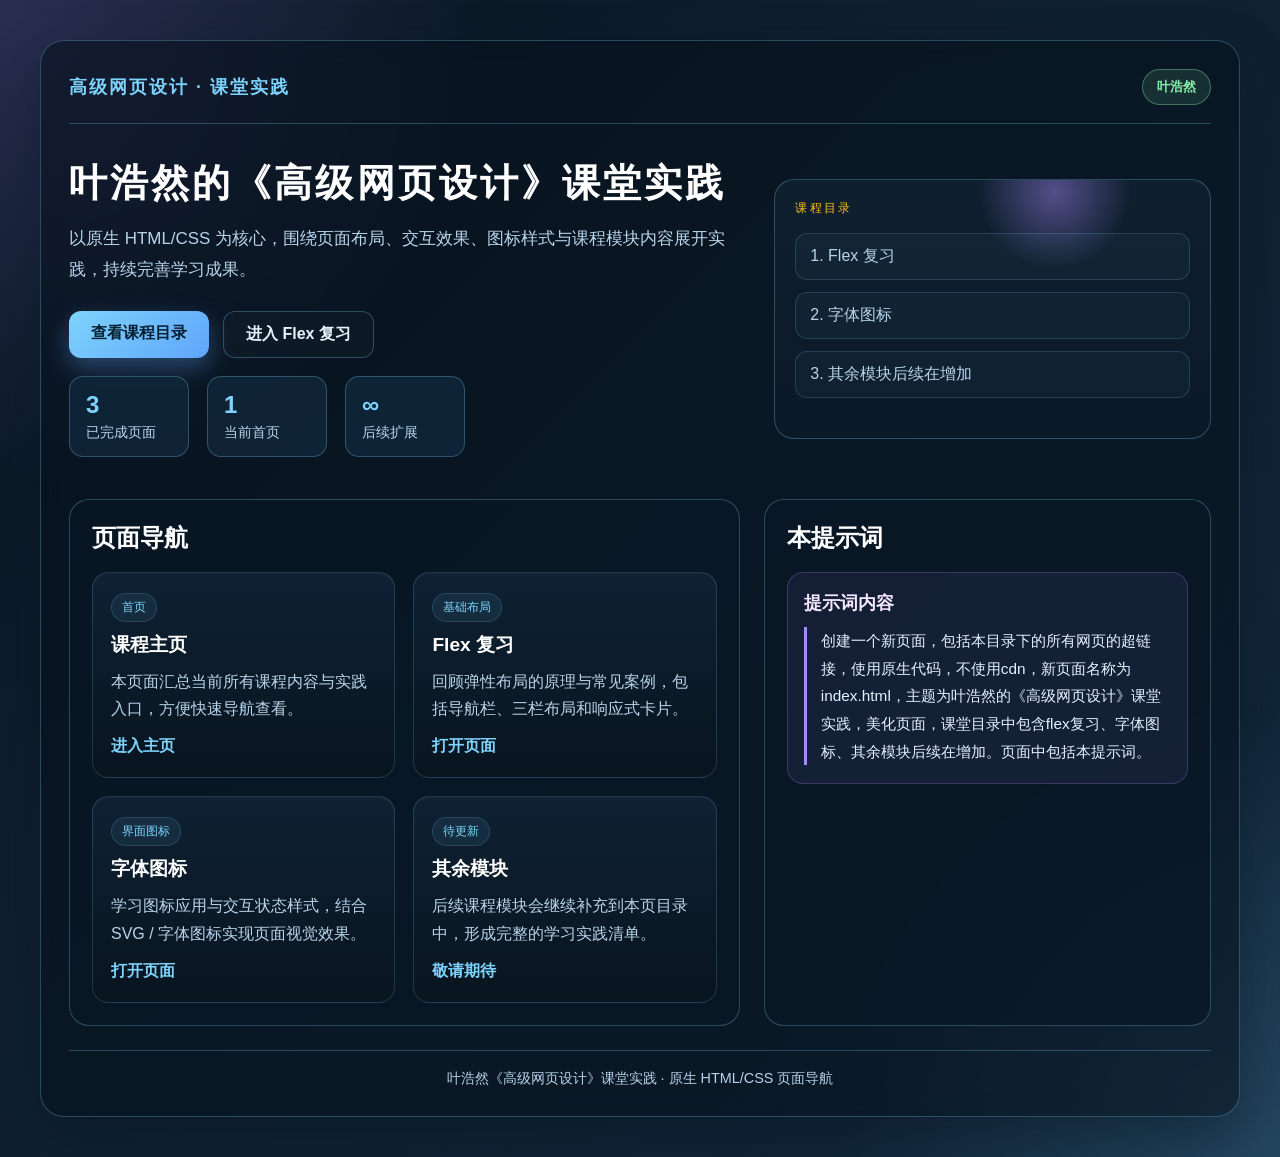
==== index.html @ a081bb25 "Move all files to repo root for GitHub Pages" ====
<!DOCTYPE html>
<html lang="zh-CN">
<head>
    <meta charset="UTF-8" />
    <meta name="viewport" content="width=device-width, initial-scale=1.0" />
    <title>叶浩然的《高级网页设计》课堂实践</title>
    <style>
        :root {
            --bg-dark: #071421;
            --bg-panel: rgba(10, 24, 38, 0.72);
            --bg-card: rgba(15, 34, 52, 0.8);
            --primary: #7dd3fc;
            --accent: #a78bfa;
            --success: #86efac;
            --warning: #fbbf24;
            --text: #e5f3ff;
            --muted: #b8d4ea;
            --line: rgba(125, 211, 252, 0.28);
            --shadow: 0 20px 50px rgba(7, 20, 33, 0.45);
        }

        * {
            box-sizing: border-box;
        }

        html {
            scroll-behavior: smooth;
        }

        body {
            margin: 0;
            min-height: 100vh;
            font-family: "Microsoft YaHei", "PingFang SC", Arial, sans-serif;
            color: var(--text);
            background:
                radial-gradient(circle at top left, rgba(167, 139, 250, 0.22), transparent 28%),
                radial-gradient(circle at bottom right, rgba(125, 211, 252, 0.18), transparent 26%),
                linear-gradient(135deg, var(--bg-dark), #0f1f2d 38%, #11283d 100%);
        }

        .page-shell {
            width: min(1200px, calc(100% - 32px));
            margin: 40px auto;
            padding: 28px;
            border: 1px solid var(--line);
            border-radius: 24px;
            background: rgba(6, 17, 28, 0.56);
            box-shadow: var(--shadow);
            backdrop-filter: blur(12px);
        }

        .topbar {
            display: flex;
            justify-content: space-between;
            align-items: center;
            gap: 16px;
            padding-bottom: 18px;
            border-bottom: 1px solid var(--line);
        }

        .brand {
            font-size: 1.1rem;
            letter-spacing: 2px;
            color: var(--primary);
            font-weight: 700;
        }

        .badge {
            padding: 8px 14px;
            border-radius: 999px;
            background: rgba(134, 239, 172, 0.12);
            border: 1px solid rgba(134, 239, 172, 0.35);
            color: var(--success);
            font-size: 0.82rem;
            font-weight: 600;
        }

        .hero {
            display: grid;
            grid-template-columns: 1.4fr 0.9fr;
            gap: 26px;
            padding: 36px 0 24px;
            align-items: center;
        }

        .hero-copy h1 {
            margin: 0 0 18px;
            font-size: clamp(2rem, 3vw, 3.4rem);
            line-height: 1.2;
            letter-spacing: 0.08em;
            color: #ffffff;
        }

        .hero-copy .subtitle {
            margin: 0 0 26px;
            color: var(--muted);
            font-size: 1.06rem;
            line-height: 1.8;
        }

        .hero-actions {
            display: flex;
            flex-wrap: wrap;
            gap: 14px;
            margin-bottom: 18px;
        }

        .cta,
        .ghost {
            display: inline-block;
            padding: 12px 22px;
            border-radius: 12px;
            text-decoration: none;
            font-weight: 700;
            transition: transform 0.2s ease, box-shadow 0.2s ease;
        }

        .cta {
            background: linear-gradient(135deg, var(--primary), #60a5fa);
            color: #062132;
            box-shadow: 0 10px 24px rgba(96, 165, 250, 0.35);
        }

        .ghost {
            border: 1px solid var(--line);
            color: var(--text);
            background: rgba(255, 255, 255, 0.02);
        }

        .cta:hover,
        .ghost:hover,
        .module-card a:hover {
            transform: translateY(-2px);
        }

        .stats {
            display: flex;
            gap: 18px;
            flex-wrap: wrap;
            margin-top: 12px;
        }

        .stat {
            min-width: 120px;
            padding: 14px 16px;
            border: 1px solid var(--line);
            border-radius: 14px;
            background: rgba(17, 38, 57, 0.9);
        }

        .stat strong {
            display: block;
            font-size: 1.5rem;
            margin-bottom: 4px;
            color: var(--primary);
        }

        .stat span {
            color: var(--muted);
            font-size: 0.85rem;
        }

        .hero-panel {
            background: linear-gradient(180deg, rgba(16, 33, 48, 0.92), rgba(12, 25, 40, 0.92));
            border: 1px solid var(--line);
            border-radius: 20px;
            padding: 20px;
            min-height: 260px;
            position: relative;
            overflow: hidden;
        }

        .hero-panel::before {
            content: "";
            position: absolute;
            inset: -30% 15% auto auto;
            width: 180px;
            height: 180px;
            border-radius: 50%;
            background: radial-gradient(circle, rgba(167, 139, 250, 0.45), transparent 60%);
        }

        .mini-title {
            margin: 0 0 16px;
            color: var(--warning);
            font-size: 0.78rem;
            letter-spacing: 0.18em;
            text-transform: uppercase;
        }

        .module-list {
            list-style: none;
            padding: 0;
            margin: 0;
            display: flex;
            flex-direction: column;
            gap: 12px;
            position: relative;
            z-index: 1;
        }

        .module-list li {
            padding: 12px 14px;
            border-radius: 12px;
            border: 1px solid rgba(125, 211, 252, 0.18);
            background: rgba(125, 211, 252, 0.04);
            color: var(--muted);
        }

        .content {
            display: grid;
            grid-template-columns: 1.2fr 0.8fr;
            gap: 24px;
            padding-top: 18px;
        }

        .panel {
            border: 1px solid var(--line);
            border-radius: 20px;
            background: var(--bg-panel);
            padding: 22px;
        }

        .panel h2 {
            margin-top: 0;
            margin-bottom: 18px;
            font-size: 1.5rem;
            color: #fff;
        }

        .modules {
            display: grid;
            grid-template-columns: repeat(auto-fit, minmax(200px, 1fr));
            gap: 18px;
        }

        .module-card {
            padding: 20px 18px;
            border-radius: 16px;
            background: linear-gradient(180deg, rgba(15, 34, 52, 0.96), rgba(9, 22, 31, 0.96));
            border: 1px solid rgba(125, 211, 252, 0.18);
            box-shadow: inset 0 1px 0 rgba(255,255,255,0.04);
        }

        .module-card .tag {
            display: inline-block;
            margin-bottom: 10px;
            padding: 6px 10px;
            border-radius: 999px;
            font-size: 0.72rem;
            color: var(--primary);
            background: rgba(125, 211, 252, 0.08);
            border: 1px solid rgba(125, 211, 252, 0.16);
        }

        .module-card h3 {
            margin: 0 0 10px;
            font-size: 1.2rem;
            color: white;
        }

        .module-card p {
            margin: 0 0 14px;
            color: var(--muted);
            line-height: 1.7;
            min-height: 52px;
        }

        .module-card a {
            display: inline-block;
            color: var(--primary);
            text-decoration: none;
            font-weight: 700;
        }

        .prompt-box {
            background: rgba(167, 139, 250, 0.08);
            border: 1px solid rgba(167, 139, 250, 0.25);
            border-radius: 16px;
            padding: 18px 16px;
        }

        .prompt-box h3 {
            margin-top: 0;
            margin-bottom: 12px;
            color: #f5e8ff;
            font-size: 1.1rem;
        }

        .prompt-box blockquote {
            margin: 0;
            padding-left: 14px;
            border-left: 3px solid var(--accent);
            color: var(--text);
            line-height: 1.8;
            font-size: 0.96rem;
        }

        footer {
            margin-top: 24px;
            padding-top: 18px;
            border-top: 1px solid var(--line);
            color: var(--muted);
            text-align: center;
            font-size: 0.9rem;
        }

        @media (max-width: 820px) {
            .hero,
            .content {
                grid-template-columns: 1fr;
            }

            .topbar {
                flex-direction: column;
                align-items: flex-start;
            }
        }
    </style>
</head>
<body>
    <div class="page-shell">
        <header class="topbar">
            <div class="brand">高级网页设计 · 课堂实践</div>
            <div class="badge">叶浩然</div>
        </header>

        <main>
            <section class="hero">
                <div class="hero-copy">
                    <h1>叶浩然的《高级网页设计》课堂实践</h1>
                    <p class="subtitle">
                        以原生 HTML/CSS 为核心，围绕页面布局、交互效果、图标样式与课程模块内容展开实践，持续完善学习成果。
                    </p>

                    <div class="hero-actions">
                        <a class="cta" href="#course-directory">查看课程目录</a>
                        <a class="ghost" href="review-flex.html">进入 Flex 复习</a>
                    </div>

                    <div class="stats">
                        <div class="stat">
                            <strong>3</strong>
                            <span>已完成页面</span>
                        </div>
                        <div class="stat">
                            <strong>1</strong>
                            <span>当前首页</span>
                        </div>
                        <div class="stat">
                            <strong>∞</strong>
                            <span>后续扩展</span>
                        </div>
                    </div>
                </div>

                <aside class="hero-panel">
                    <p class="mini-title">课程目录</p>
                    <ul class="module-list">
                        <li>1. Flex 复习</li>
                        <li>2. 字体图标</li>
                        <li>3. 其余模块后续在增加</li>
                    </ul>
                </aside>
            </section>

            <section class="content" id="course-directory">
                <div class="panel">
                    <h2>页面导航</h2>
                    <div class="modules">
                        <article class="module-card">
                            <span class="tag">首页</span>
                            <h3>课程主页</h3>
                            <p>本页面汇总当前所有课程内容与实践入口，方便快速导航查看。</p>
                            <a href="index.html">进入主页</a>
                        </article>

                        <article class="module-card">
                            <span class="tag">基础布局</span>
                            <h3>Flex 复习</h3>
                            <p>回顾弹性布局的原理与常见案例，包括导航栏、三栏布局和响应式卡片。</p>
                            <a href="review-flex.html">打开页面</a>
                        </article>

                        <article class="module-card">
                            <span class="tag">界面图标</span>
                            <h3>字体图标</h3>
                            <p>学习图标应用与交互状态样式，结合 SVG / 字体图标实现页面视觉效果。</p>
                            <a href="svg.html">打开页面</a>
                        </article>

                        <article class="module-card">
                            <span class="tag">待更新</span>
                            <h3>其余模块</h3>
                            <p>后续课程模块会继续补充到本页目录中，形成完整的学习实践清单。</p>
                            <a href="#">敬请期待</a>
                        </article>
                    </div>
                </div>

                <aside class="panel">
                    <h2>本提示词</h2>
                    <div class="prompt-box">
                        <h3>提示词内容</h3>
                        <blockquote>
                            创建一个新页面，包括本目录下的所有网页的超链接，使用原生代码，不使用cdn，新页面名称为index.html，主题为叶浩然的《高级网页设计》课堂实践，美化页面，课堂目录中包含flex复习、字体图标、其余模块后续在增加。页面中包括本提示词。
                        </blockquote>
                    </div>
                </aside>
            </section>
        </main>

        <footer>
            叶浩然《高级网页设计》课堂实践 · 原生 HTML/CSS 页面导航
        </footer>
    </div>
</body>
</html>
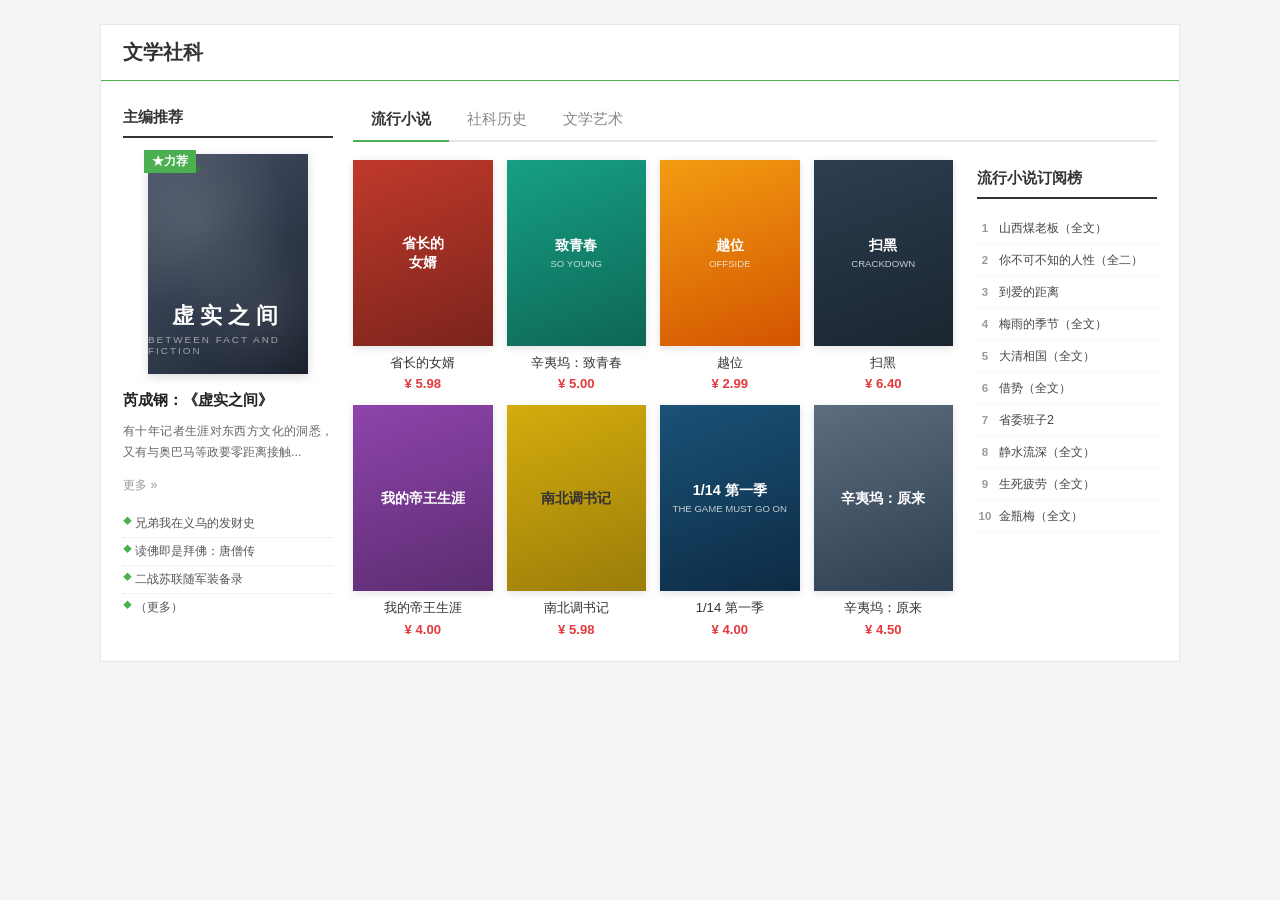
==== commit b3151e32: "Update index to 文学社科图书分类页 + add tab.js & tab-news.html" ====
--- a/index.html
+++ b/index.html
@@ -3,416 +3,500 @@
 <head>
     <meta charset="UTF-8" />
     <meta name="viewport" content="width=device-width, initial-scale=1.0" />
-    <title>叶浩然的《高级网页设计》课堂实践</title>
+    <title>文学社科 - 图书分类</title>
     <style>
-        :root {
-            --bg-dark: #071421;
-            --bg-panel: rgba(10, 24, 38, 0.72);
-            --bg-card: rgba(15, 34, 52, 0.8);
-            --primary: #7dd3fc;
-            --accent: #a78bfa;
-            --success: #86efac;
-            --warning: #fbbf24;
-            --text: #e5f3ff;
-            --muted: #b8d4ea;
-            --line: rgba(125, 211, 252, 0.28);
-            --shadow: 0 20px 50px rgba(7, 20, 33, 0.45);
-        }
-
-        * {
-            box-sizing: border-box;
-        }
-
-        html {
-            scroll-behavior: smooth;
-        }
+        * { box-sizing: border-box; margin: 0; padding: 0; }
 
         body {
-            margin: 0;
-            min-height: 100vh;
-            font-family: "Microsoft YaHei", "PingFang SC", Arial, sans-serif;
-            color: var(--text);
-            background:
-                radial-gradient(circle at top left, rgba(167, 139, 250, 0.22), transparent 28%),
-                radial-gradient(circle at bottom right, rgba(125, 211, 252, 0.18), transparent 26%),
-                linear-gradient(135deg, var(--bg-dark), #0f1f2d 38%, #11283d 100%);
-        }
-
-        .page-shell {
-            width: min(1200px, calc(100% - 32px));
-            margin: 40px auto;
-            padding: 28px;
-            border: 1px solid var(--line);
-            border-radius: 24px;
-            background: rgba(6, 17, 28, 0.56);
-            box-shadow: var(--shadow);
-            backdrop-filter: blur(12px);
-        }
-
-        .topbar {
+            font-family: "Microsoft YaHei", "PingFang SC", "Helvetica Neue", Arial, sans-serif;
+            background: #f5f5f5;
+            color: #333;
+            padding: 24px 16px;
+        }
+
+        .page {
+            width: min(1080px, 100%);
+            margin: 0 auto;
+            background: #fff;
+            border: 1px solid #e8e8e8;
+        }
+
+        /* ========== 顶部标题 ========== */
+        .page-header {
+            padding: 14px 22px;
+            font-size: 1.25rem;
+            font-weight: 700;
+            color: #333;
+            border-bottom: 1px solid #4caf50;
+        }
+
+        /* ========== 主体三栏布局 ========== */
+        .page-body {
             display: flex;
-            justify-content: space-between;
+            padding: 18px 22px 24px;
+            gap: 20px;
+        }
+
+        /* ========== 左侧：主编推荐 ========== */
+        .aside {
+            width: 210px;
+            flex-shrink: 0;
+        }
+
+        .aside-title {
+            font-size: 0.95rem;
+            font-weight: 700;
+            color: #333;
+            padding: 8px 0;
+            border-bottom: 2px solid #333;
+            margin-bottom: 16px;
+        }
+
+        /* 封面卡片 */
+        .recommend-card {
+            position: relative;
+            width: 160px;
+            margin: 0 auto 16px;
+            box-shadow: 0 3px 10px rgba(0, 0, 0, 0.15);
+        }
+
+        .recommend-cover {
+            width: 100%;
+            height: 220px;
+            background: linear-gradient(135deg, #4a5568 0%, #2d3748 60%, #1a202c 100%);
+            display: flex;
+            flex-direction: column;
+            justify-content: flex-end;
             align-items: center;
-            gap: 16px;
             padding-bottom: 18px;
-            border-bottom: 1px solid var(--line);
-        }
-
-        .brand {
-            font-size: 1.1rem;
-            letter-spacing: 2px;
-            color: var(--primary);
-            font-weight: 700;
-        }
-
-        .badge {
-            padding: 8px 14px;
-            border-radius: 999px;
-            background: rgba(134, 239, 172, 0.12);
-            border: 1px solid rgba(134, 239, 172, 0.35);
-            color: var(--success);
-            font-size: 0.82rem;
-            font-weight: 600;
-        }
-
-        .hero {
-            display: grid;
-            grid-template-columns: 1.4fr 0.9fr;
-            gap: 26px;
-            padding: 36px 0 24px;
-            align-items: center;
-        }
-
-        .hero-copy h1 {
-            margin: 0 0 18px;
-            font-size: clamp(2rem, 3vw, 3.4rem);
-            line-height: 1.2;
-            letter-spacing: 0.08em;
-            color: #ffffff;
-        }
-
-        .hero-copy .subtitle {
-            margin: 0 0 26px;
-            color: var(--muted);
-            font-size: 1.06rem;
-            line-height: 1.8;
-        }
-
-        .hero-actions {
-            display: flex;
-            flex-wrap: wrap;
-            gap: 14px;
-            margin-bottom: 18px;
-        }
-
-        .cta,
-        .ghost {
-            display: inline-block;
-            padding: 12px 22px;
-            border-radius: 12px;
-            text-decoration: none;
-            font-weight: 700;
-            transition: transform 0.2s ease, box-shadow 0.2s ease;
-        }
-
-        .cta {
-            background: linear-gradient(135deg, var(--primary), #60a5fa);
-            color: #062132;
-            box-shadow: 0 10px 24px rgba(96, 165, 250, 0.35);
-        }
-
-        .ghost {
-            border: 1px solid var(--line);
-            color: var(--text);
-            background: rgba(255, 255, 255, 0.02);
-        }
-
-        .cta:hover,
-        .ghost:hover,
-        .module-card a:hover {
-            transform: translateY(-2px);
-        }
-
-        .stats {
-            display: flex;
-            gap: 18px;
-            flex-wrap: wrap;
-            margin-top: 12px;
-        }
-
-        .stat {
-            min-width: 120px;
-            padding: 14px 16px;
-            border: 1px solid var(--line);
-            border-radius: 14px;
-            background: rgba(17, 38, 57, 0.9);
-        }
-
-        .stat strong {
-            display: block;
-            font-size: 1.5rem;
-            margin-bottom: 4px;
-            color: var(--primary);
-        }
-
-        .stat span {
-            color: var(--muted);
-            font-size: 0.85rem;
-        }
-
-        .hero-panel {
-            background: linear-gradient(180deg, rgba(16, 33, 48, 0.92), rgba(12, 25, 40, 0.92));
-            border: 1px solid var(--line);
-            border-radius: 20px;
-            padding: 20px;
-            min-height: 260px;
+            color: #fff;
             position: relative;
             overflow: hidden;
         }
 
-        .hero-panel::before {
+        .recommend-cover::before {
             content: "";
             position: absolute;
-            inset: -30% 15% auto auto;
+            top: 0; left: 0; right: 0; bottom: 0;
+            background:
+                radial-gradient(circle at 30% 30%, rgba(255,255,255,0.12), transparent 50%),
+                radial-gradient(circle at 70% 70%, rgba(255,255,255,0.08), transparent 40%);
+        }
+
+        .recommend-cover .book-title-zh {
+            font-size: 1.35rem;
+            font-weight: 700;
+            letter-spacing: 6px;
+            margin-bottom: 4px;
+            position: relative;
+            z-index: 1;
+        }
+
+        .recommend-cover .book-title-sub {
+            font-size: 0.62rem;
+            letter-spacing: 2px;
+            color: rgba(255,255,255,0.55);
+            position: relative;
+            z-index: 1;
+        }
+
+        /* 力荐 角标 */
+        .badge-recommend {
+            position: absolute;
+            top: -4px;
+            left: -4px;
+            background: #4caf50;
+            color: #fff;
+            font-size: 0.72rem;
+            font-weight: 700;
+            padding: 4px 8px;
+            z-index: 2;
+        }
+
+        .badge-recommend::after {
+            content: "";
+            position: absolute;
+            right: -6px;
+            bottom: 0;
+            width: 0;
+            height: 0;
+            border-left: 6px solid #2e7d32;
+            border-bottom: 6px solid transparent;
+        }
+
+        /* 书籍信息 */
+        .book-info h4 {
+            font-size: 0.95rem;
+            font-weight: 700;
+            margin-bottom: 10px;
+            color: #222;
+        }
+
+        .book-info .book-desc {
+            font-size: 0.78rem;
+            color: #666;
+            line-height: 1.7;
+            margin-bottom: 14px;
+            text-align: justify;
+        }
+
+        .book-info .book-more {
+            font-size: 0.78rem;
+            color: #999;
+            margin-bottom: 16px;
+        }
+
+        .related-list {
+            list-style: none;
+        }
+
+        .related-list li {
+            font-size: 0.78rem;
+            color: #555;
+            padding: 5px 0;
+            padding-left: 12px;
+            position: relative;
+            border-bottom: 1px dotted #e5e5e5;
+        }
+
+        .related-list li:last-child { border-bottom: none; }
+
+        .related-list li::before {
+            content: "◆";
+            position: absolute;
+            left: 0;
+            top: 6px;
+            font-size: 0.55rem;
+            color: #4caf50;
+        }
+
+        /* ========== 右侧主区域 ========== */
+        .main {
+            flex: 1;
+            min-width: 0;
+        }
+
+        /* Tab 导航 */
+        .tab-nav {
+            display: flex;
+            border-bottom: 2px solid #e5e5e5;
+            margin-bottom: 18px;
+        }
+
+        .tab-item {
+            padding: 10px 18px;
+            font-size: 0.95rem;
+            color: #888;
+            cursor: pointer;
+            font-weight: 500;
+            position: relative;
+            transition: color 0.2s;
+        }
+
+        .tab-item:hover { color: #333; }
+
+        .tab-item.active {
+            color: #333;
+            font-weight: 700;
+        }
+
+        .tab-item.active::after {
+            content: "";
+            position: absolute;
+            bottom: -2px;
+            left: 0;
+            right: 0;
+            height: 2px;
+            background: #4caf50;
+        }
+
+        /* Tab 面板：左网格 + 右订阅榜 */
+        .tab-panel {
+            display: none;
+        }
+
+        .tab-panel.active {
+            display: flex;
+            gap: 24px;
+        }
+
+        /* 图书网格 */
+        .book-grid {
+            flex: 1;
+            display: grid;
+            grid-template-columns: repeat(4, 1fr);
+            gap: 14px;
+        }
+
+        .book-item {
+            text-align: center;
+            cursor: pointer;
+            transition: transform 0.2s;
+        }
+
+        .book-item:hover { transform: translateY(-3px); }
+
+        .book-cover {
+            width: 100%;
+            aspect-ratio: 3 / 4;
+            box-shadow: 0 2px 8px rgba(0,0,0,0.12);
+            margin-bottom: 8px;
+            position: relative;
+            display: flex;
+            align-items: center;
+            justify-content: center;
+            color: #fff;
+            font-weight: 700;
+            font-size: 0.9rem;
+            padding: 6px;
+            line-height: 1.3;
+            text-align: center;
+            flex-direction: column;
+        }
+
+        .book-cover .cover-sub {
+            font-size: 0.6rem;
+            font-weight: 400;
+            color: rgba(255,255,255,0.75);
+            margin-top: 3px;
+        }
+
+        .book-title {
+            font-size: 0.82rem;
+            color: #333;
+            margin-bottom: 4px;
+            line-height: 1.4;
+        }
+
+        .book-price {
+            font-size: 0.82rem;
+            color: #e4393c;
+            font-weight: 600;
+        }
+
+        /* 各种书籍封面配色 — 模拟不同风格封面 */
+        .c1 { background: linear-gradient(160deg, #c0392b, #7b241c); }
+        .c2 { background: linear-gradient(160deg, #16a085, #0e6655); }
+        .c3 { background: linear-gradient(160deg, #f39c12, #d35400); }
+        .c4 { background: linear-gradient(160deg, #2c3e50, #1a252f); }
+        .c5 { background: linear-gradient(160deg, #8e44ad, #5b2c6f); }
+        .c6 { background: linear-gradient(160deg, #d4ac0d, #9a7d0a); color: #333; }
+        .c7 { background: linear-gradient(160deg, #1a5276, #0d2b45); }
+        .c8 { background: linear-gradient(160deg, #5d6d7e, #2c3e50); }
+        .c9 { background: linear-gradient(160deg, #b03a2e, #7b241c); }
+        .c10 { background: linear-gradient(160deg, #196f3d, #0e3b21); }
+        .c11 { background: linear-gradient(160deg, #78281f, #4a1812); }
+        .c12 { background: linear-gradient(160deg, #6e2f7d, #3e1a46); }
+        .c13 { background: linear-gradient(160deg, #2874a6, #1a4a6e); }
+        .c14 { background: linear-gradient(160deg, #f5b041, #b9770e); color: #333; }
+        .c15 { background: linear-gradient(160deg, #7b7d7d, #4a4a4a); }
+        .c16 { background: linear-gradient(160deg, #c0392b, #922b21); }
+
+        /* ========== 订阅榜 ========== */
+        .rank-box {
             width: 180px;
-            height: 180px;
-            border-radius: 50%;
-            background: radial-gradient(circle, rgba(167, 139, 250, 0.45), transparent 60%);
-        }
-
-        .mini-title {
-            margin: 0 0 16px;
-            color: var(--warning);
+            flex-shrink: 0;
+        }
+
+        .rank-title {
+            font-size: 0.95rem;
+            font-weight: 700;
+            padding: 8px 0;
+            border-bottom: 2px solid #333;
+            margin-bottom: 14px;
+        }
+
+        .rank-list {
+            list-style: none;
+            counter-reset: rank;
+        }
+
+        .rank-list li {
             font-size: 0.78rem;
-            letter-spacing: 0.18em;
-            text-transform: uppercase;
-        }
-
-        .module-list {
-            list-style: none;
-            padding: 0;
-            margin: 0;
-            display: flex;
-            flex-direction: column;
-            gap: 12px;
-            position: relative;
-            z-index: 1;
-        }
-
-        .module-list li {
-            padding: 12px 14px;
-            border-radius: 12px;
-            border: 1px solid rgba(125, 211, 252, 0.18);
-            background: rgba(125, 211, 252, 0.04);
-            color: var(--muted);
-        }
-
-        .content {
-            display: grid;
-            grid-template-columns: 1.2fr 0.8fr;
-            gap: 24px;
-            padding-top: 18px;
-        }
-
-        .panel {
-            border: 1px solid var(--line);
-            border-radius: 20px;
-            background: var(--bg-panel);
-            padding: 22px;
-        }
-
-        .panel h2 {
-            margin-top: 0;
-            margin-bottom: 18px;
-            font-size: 1.5rem;
-            color: #fff;
-        }
-
-        .modules {
-            display: grid;
-            grid-template-columns: repeat(auto-fit, minmax(200px, 1fr));
-            gap: 18px;
-        }
-
-        .module-card {
-            padding: 20px 18px;
-            border-radius: 16px;
-            background: linear-gradient(180deg, rgba(15, 34, 52, 0.96), rgba(9, 22, 31, 0.96));
-            border: 1px solid rgba(125, 211, 252, 0.18);
-            box-shadow: inset 0 1px 0 rgba(255,255,255,0.04);
-        }
-
-        .module-card .tag {
-            display: inline-block;
-            margin-bottom: 10px;
-            padding: 6px 10px;
-            border-radius: 999px;
+            color: #444;
+            padding: 7px 0;
+            position: relative;
+            padding-left: 22px;
+            border-bottom: 1px dotted #eee;
+            cursor: pointer;
+            transition: color 0.2s;
+        }
+
+        .rank-list li:hover { color: #e4393c; }
+
+        .rank-list li::before {
+            counter-increment: rank;
+            content: counter(rank);
+            position: absolute;
+            left: 0;
+            top: 7px;
+            width: 16px;
+            height: 16px;
+            text-align: center;
             font-size: 0.72rem;
-            color: var(--primary);
-            background: rgba(125, 211, 252, 0.08);
-            border: 1px solid rgba(125, 211, 252, 0.16);
-        }
-
-        .module-card h3 {
-            margin: 0 0 10px;
-            font-size: 1.2rem;
-            color: white;
-        }
-
-        .module-card p {
-            margin: 0 0 14px;
-            color: var(--muted);
-            line-height: 1.7;
-            min-height: 52px;
-        }
-
-        .module-card a {
-            display: inline-block;
-            color: var(--primary);
-            text-decoration: none;
-            font-weight: 700;
-        }
-
-        .prompt-box {
-            background: rgba(167, 139, 250, 0.08);
-            border: 1px solid rgba(167, 139, 250, 0.25);
-            border-radius: 16px;
-            padding: 18px 16px;
-        }
-
-        .prompt-box h3 {
-            margin-top: 0;
-            margin-bottom: 12px;
-            color: #f5e8ff;
-            font-size: 1.1rem;
-        }
-
-        .prompt-box blockquote {
-            margin: 0;
-            padding-left: 14px;
-            border-left: 3px solid var(--accent);
-            color: var(--text);
-            line-height: 1.8;
-            font-size: 0.96rem;
-        }
-
-        footer {
-            margin-top: 24px;
-            padding-top: 18px;
-            border-top: 1px solid var(--line);
-            color: var(--muted);
-            text-align: center;
-            font-size: 0.9rem;
-        }
-
-        @media (max-width: 820px) {
-            .hero,
-            .content {
-                grid-template-columns: 1fr;
-            }
-
-            .topbar {
-                flex-direction: column;
-                align-items: flex-start;
-            }
+            font-weight: 700;
+            color: #999;
+            line-height: 16px;
+        }
+
+        /* ========== 响应式 ========== */
+        @media (max-width: 860px) {
+            .page-body { flex-direction: column; }
+            .aside { width: 100%; }
+            .recommend-card { float: left; margin: 0 16px 16px 0; }
+            .tab-panel.active { flex-direction: column; }
+            .rank-box { width: 100%; }
+            .rank-list { display: grid; grid-template-columns: repeat(2, 1fr); gap: 0 16px; }
+        }
+
+        @media (max-width: 560px) {
+            .book-grid { grid-template-columns: repeat(2, 1fr); }
+            .aside { clear: both; }
+            .recommend-card { float: none; margin: 0 auto 16px; }
         }
     </style>
 </head>
 <body>
-    <div class="page-shell">
-        <header class="topbar">
-            <div class="brand">高级网页设计 · 课堂实践</div>
-            <div class="badge">叶浩然</div>
-        </header>
-
-        <main>
-            <section class="hero">
-                <div class="hero-copy">
-                    <h1>叶浩然的《高级网页设计》课堂实践</h1>
-                    <p class="subtitle">
-                        以原生 HTML/CSS 为核心，围绕页面布局、交互效果、图标样式与课程模块内容展开实践，持续完善学习成果。
+    <div class="page">
+        <header class="page-header">文学社科</header>
+
+        <div class="page-body">
+            <!-- ========== 左侧：主编推荐 ========== -->
+            <aside class="aside">
+                <div class="aside-title">主编推荐</div>
+
+                <div class="recommend-card">
+                    <div class="recommend-cover">
+                        <div class="book-title-zh">虚实之间</div>
+                        <div class="book-title-sub">BETWEEN FACT AND FICTION</div>
+                    </div>
+                    <div class="badge-recommend">★力荐</div>
+                </div>
+
+                <div class="book-info">
+                    <h4>芮成钢：《虚实之间》</h4>
+                    <p class="book-desc">
+                        有十年记者生涯对东西方文化的洞悉，又有与奥巴马等政要零距离接触...
                     </p>
-
-                    <div class="hero-actions">
-                        <a class="cta" href="#course-directory">查看课程目录</a>
-                        <a class="ghost" href="review-flex.html">进入 Flex 复习</a>
-                    </div>
-
-                    <div class="stats">
-                        <div class="stat">
-                            <strong>3</strong>
-                            <span>已完成页面</span>
-                        </div>
-                        <div class="stat">
-                            <strong>1</strong>
-                            <span>当前首页</span>
-                        </div>
-                        <div class="stat">
-                            <strong>∞</strong>
-                            <span>后续扩展</span>
-                        </div>
-                    </div>
+                    <p class="book-more">更多 »</p>
+
+                    <ul class="related-list">
+                        <li>兄弟我在义乌的发财史</li>
+                        <li>读佛即是拜佛：唐僧传</li>
+                        <li>二战苏联随军装备录</li>
+                        <li>（更多）</li>
+                    </ul>
                 </div>
-
-                <aside class="hero-panel">
-                    <p class="mini-title">课程目录</p>
-                    <ul class="module-list">
-                        <li>1. Flex 复习</li>
-                        <li>2. 字体图标</li>
-                        <li>3. 其余模块后续在增加</li>
-                    </ul>
-                </aside>
+            </aside>
+
+            <!-- ========== 右侧主区域 ========== -->
+            <section class="main">
+                <!-- Tab 导航 -->
+                <nav class="tab-nav">
+                    <div class="tab-item active">流行小说</div>
+                    <div class="tab-item">社科历史</div>
+                    <div class="tab-item">文学艺术</div>
+                </nav>
+
+                <!-- Tab 1: 流行小说 -->
+                <div class="tab-panel active">
+                    <div class="book-grid">
+                        <div class="book-item"><div class="book-cover c1"><div>省长的<br>女婿</div></div><div class="book-title">省长的女婿</div><div class="book-price">¥ 5.98</div></div>
+                        <div class="book-item"><div class="book-cover c2"><div>致青春</div><div class="cover-sub">SO YOUNG</div></div><div class="book-title">辛夷坞：致青春</div><div class="book-price">¥ 5.00</div></div>
+                        <div class="book-item"><div class="book-cover c3"><div>越位</div><div class="cover-sub">OFFSIDE</div></div><div class="book-title">越位</div><div class="book-price">¥ 2.99</div></div>
+                        <div class="book-item"><div class="book-cover c4"><div>扫黑</div><div class="cover-sub">CRACKDOWN</div></div><div class="book-title">扫黑</div><div class="book-price">¥ 6.40</div></div>
+                        <div class="book-item"><div class="book-cover c5"><div>我的帝王生涯</div></div><div class="book-title">我的帝王生涯</div><div class="book-price">¥ 4.00</div></div>
+                        <div class="book-item"><div class="book-cover c6"><div>南北调书记</div></div><div class="book-title">南北调书记</div><div class="book-price">¥ 5.98</div></div>
+                        <div class="book-item"><div class="book-cover c7"><div>1/14 第一季</div><div class="cover-sub">THE GAME MUST GO ON</div></div><div class="book-title">1/14 第一季</div><div class="book-price">¥ 4.00</div></div>
+                        <div class="book-item"><div class="book-cover c8"><div>辛夷坞：原来</div></div><div class="book-title">辛夷坞：原来</div><div class="book-price">¥ 4.50</div></div>
+                    </div>
+                    <div class="rank-box">
+                        <div class="rank-title">流行小说订阅榜</div>
+                        <ol class="rank-list">
+                            <li>山西煤老板（全文）</li>
+                            <li>你不可不知的人性（全二）</li>
+                            <li>到爱的距离</li>
+                            <li>梅雨的季节（全文）</li>
+                            <li>大清相国（全文）</li>
+                            <li>借势（全文）</li>
+                            <li>省委班子2</li>
+                            <li>静水流深（全文）</li>
+                            <li>生死疲劳（全文）</li>
+                            <li>金瓶梅（全文）</li>
+                        </ol>
+                    </div>
+                </div>
+
+                <!-- Tab 2: 社科历史 -->
+                <div class="tab-panel">
+                    <div class="book-grid">
+                        <div class="book-item"><div class="book-cover c9"><div>奋斗的<br>仕途</div></div><div class="book-title">奋斗的仕途</div><div class="book-price">¥ 3.00</div></div>
+                        <div class="book-item"><div class="book-cover c10"><div>历史选择了<br>邓小平</div></div><div class="book-title">历史选择邓小平</div><div class="book-price">¥ 6.00</div></div>
+                        <div class="book-item"><div class="book-cover c11"><div>钱穆看<br>中国文化</div></div><div class="book-title">钱穆看中国文化</div><div class="book-price">¥ 8.00</div></div>
+                        <div class="book-item"><div class="book-cover c12"><div>刺杀林肯</div><div class="cover-sub">THE LINCOLN ASSASSINATION</div></div><div class="book-title">刺杀林肯</div><div class="book-price">¥ 3.00</div></div>
+                        <div class="book-item"><div class="book-cover c13"><div>资本论</div><div class="cover-sub">DAS KAPITAL</div></div><div class="book-title">资本论</div><div class="book-price">¥ 3.00</div></div>
+                        <div class="book-item"><div class="book-cover c14"><div>为什么是<br>朱元璋</div></div><div class="book-title">为什么是朱元璋</div><div class="book-price">¥ 4.00</div></div>
+                        <div class="book-item"><div class="book-cover c15"><div>阎崇年：<br>大故宫</div></div><div class="book-title">阎崇年：大故宫</div><div class="book-price">¥ 5.00</div></div>
+                        <div class="book-item"><div class="book-cover c16"><div>皇后隐历史</div></div><div class="book-title">皇后隐历史</div><div class="book-price">¥ 4.00</div></div>
+                    </div>
+                    <div class="rank-box">
+                        <div class="rank-title">社科历史订阅榜</div>
+                        <ol class="rank-list">
+                            <li>博弈与社会（全文）</li>
+                            <li>激荡三十年·中国企业</li>
+                            <li>我承认我不曾历经沧桑</li>
+                            <li>吴敬琏传（全文）</li>
+                            <li>世界因你不同：李开复自传</li>
+                            <li>我们台湾这些年（全文）</li>
+                            <li>课本上不说的历史</li>
+                            <li>重口味心理学</li>
+                            <li>微表情心理学</li>
+                            <li>法网冠军李娜自传</li>
+                        </ol>
+                    </div>
+                </div>
+
+                <!-- Tab 3: 文学艺术 -->
+                <div class="tab-panel">
+                    <div class="book-grid">
+                        <div class="book-item"><div class="book-cover c1"><div>武昌城</div></div><div class="book-title">武昌城</div><div class="book-price">¥ 4.50</div></div>
+                        <div class="book-item"><div class="book-cover c8"><div>贾平凹<br>作品选</div></div><div class="book-title">贾平凹作品选</div><div class="book-price">¥ 3.00</div></div>
+                        <div class="book-item"><div class="book-cover c7"><div>最后一个<br>匈奴</div></div><div class="book-title">最后一个匈奴</div><div class="book-price">¥ 4.00</div></div>
+                        <div class="book-item"><div class="book-cover c6"><div>岁月与性情</div></div><div class="book-title">岁月与性情</div><div class="book-price">¥ 8.00</div></div>
+                        <div class="book-item"><div class="book-cover c2"><div>浮生六记</div></div><div class="book-title">浮生六记</div><div class="book-price">¥ 3.00</div></div>
+                        <div class="book-item"><div class="book-cover c10"><div>周国平：<br>宝贝</div></div><div class="book-title">周国平：宝贝</div><div class="book-price">¥ 8.00</div></div>
+                        <div class="book-item"><div class="book-cover c9"><div>岳飞传</div></div><div class="book-title">岳飞传</div><div class="book-price">¥ 3.00</div></div>
+                        <div class="book-item"><div class="book-cover c5"><div>撒哈拉的<br>眼泪</div></div><div class="book-title">撒哈拉的眼泪</div><div class="book-price">¥ 5.96</div></div>
+                    </div>
+                    <div class="rank-box">
+                        <div class="rank-title">文学艺术订阅榜</div>
+                        <ol class="rank-list">
+                            <li>2012诺贝尔文学奖得主莫言</li>
+                            <li>变：2012诺贝尔文学奖得</li>
+                            <li>逃离：2013诺贝尔文学奖得</li>
+                            <li>青春（韩寒2011最新作品）</li>
+                            <li>教你幽默到心田</li>
+                            <li>宝贝，宝贝</li>
+                            <li>白麻雀——白描籽的十二年</li>
+                            <li>中国式关系（全文）</li>
+                            <li>于丹：重温最美古诗词</li>
+                            <li>妞妞：一个父亲的札记</li>
+                        </ol>
+                    </div>
+                </div>
             </section>
-
-            <section class="content" id="course-directory">
-                <div class="panel">
-                    <h2>页面导航</h2>
-                    <div class="modules">
-                        <article class="module-card">
-                            <span class="tag">首页</span>
-                            <h3>课程主页</h3>
-                            <p>本页面汇总当前所有课程内容与实践入口，方便快速导航查看。</p>
-                            <a href="index.html">进入主页</a>
-                        </article>
-
-                        <article class="module-card">
-                            <span class="tag">基础布局</span>
-                            <h3>Flex 复习</h3>
-                            <p>回顾弹性布局的原理与常见案例，包括导航栏、三栏布局和响应式卡片。</p>
-                            <a href="review-flex.html">打开页面</a>
-                        </article>
-
-                        <article class="module-card">
-                            <span class="tag">界面图标</span>
-                            <h3>字体图标</h3>
-                            <p>学习图标应用与交互状态样式，结合 SVG / 字体图标实现页面视觉效果。</p>
-                            <a href="svg.html">打开页面</a>
-                        </article>
-
-                        <article class="module-card">
-                            <span class="tag">待更新</span>
-                            <h3>其余模块</h3>
-                            <p>后续课程模块会继续补充到本页目录中，形成完整的学习实践清单。</p>
-                            <a href="#">敬请期待</a>
-                        </article>
-                    </div>
-                </div>
-
-                <aside class="panel">
-                    <h2>本提示词</h2>
-                    <div class="prompt-box">
-                        <h3>提示词内容</h3>
-                        <blockquote>
-                            创建一个新页面，包括本目录下的所有网页的超链接，使用原生代码，不使用cdn，新页面名称为index.html，主题为叶浩然的《高级网页设计》课堂实践，美化页面，课堂目录中包含flex复习、字体图标、其余模块后续在增加。页面中包括本提示词。
-                        </blockquote>
-                    </div>
-                </aside>
-            </section>
-        </main>
-
-        <footer>
-            叶浩然《高级网页设计》课堂实践 · 原生 HTML/CSS 页面导航
-        </footer>
+        </div>
     </div>
+
+    <!-- 外部 Tab 组件 -->
+    <script src="js/tab.js"></script>
+    <script>
+        new TabSwitcher({
+            tabs:        '.tab-item',
+            panels:      '.tab-panel',
+            activeClass: 'active',
+            defaultIndex: 0
+        });
+    </script>
 </body>
 </html>
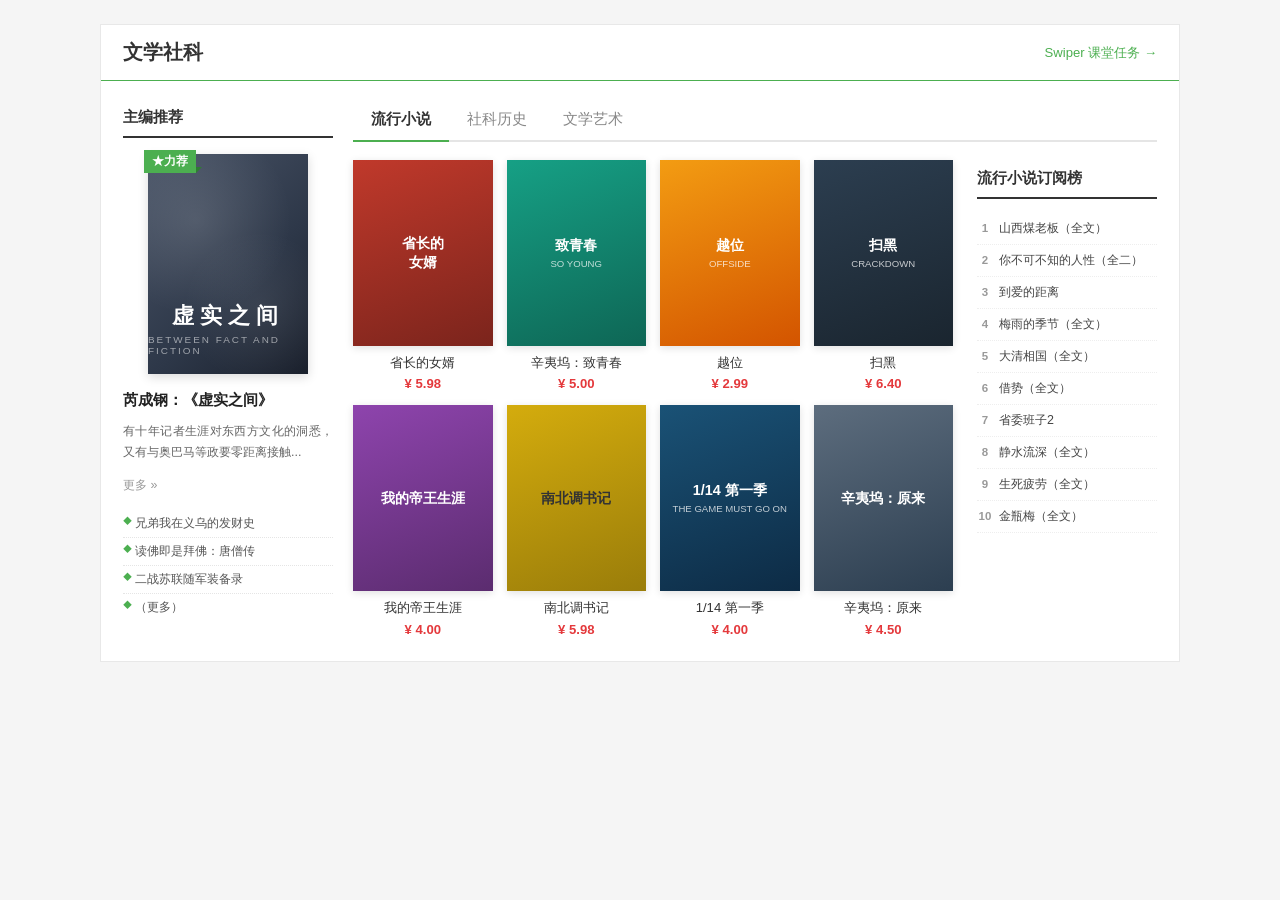
==== commit e81d90c1: "Add Swiper 课堂任务页并在首页加入入口，Swiper 改为本地库引用" ====
--- a/index.html
+++ b/index.html
@@ -28,7 +28,20 @@
             font-weight: 700;
             color: #333;
             border-bottom: 1px solid #4caf50;
-        }
+            display: flex;
+            justify-content: space-between;
+            align-items: center;
+        }
+
+        /* 顶部导航链接 */
+        .page-nav-link {
+            font-size: 0.82rem;
+            font-weight: 500;
+            color: #4caf50;
+            text-decoration: none;
+        }
+
+        .page-nav-link:hover { text-decoration: underline; }
 
         /* ========== 主体三栏布局 ========== */
         .page-body {
@@ -358,7 +371,10 @@
 </head>
 <body>
     <div class="page">
-        <header class="page-header">文学社科</header>
+        <header class="page-header">
+            <span>文学社科</span>
+            <a class="page-nav-link" href="swiper-task.html">Swiper 课堂任务 →</a>
+        </header>
 
         <div class="page-body">
             <!-- ========== 左侧：主编推荐 ========== -->
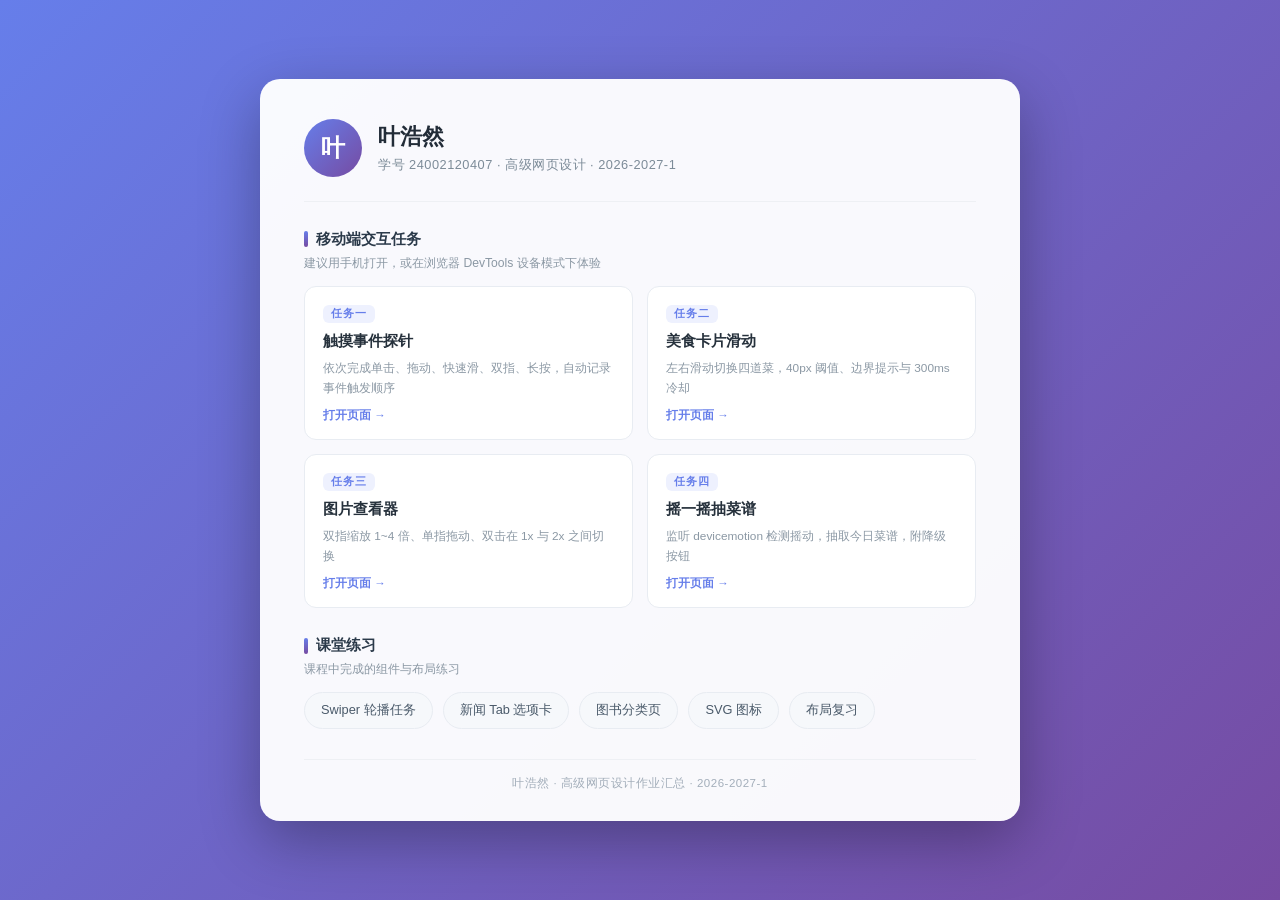
==== commit 978cf192: "Replace index.html with personal project homepage" ====
--- a/index.html
+++ b/index.html
@@ -1,518 +1,291 @@
 <!DOCTYPE html>
+<!--
+=========================================================
+ * 文件名称：index.html
+ * 作    者：叶浩然
+ * 学    号：24002120407
+ * 建立时间：2026-11-18
+ * 大模型：Trae
+ * 功能名称：个人作业首页（汇总移动端交互任务与课堂练习页面入口）
+ * =========================================================
+-->
 <html lang="zh-CN">
 <head>
-    <meta charset="UTF-8" />
-    <meta name="viewport" content="width=device-width, initial-scale=1.0" />
-    <title>文学社科 - 图书分类</title>
+    <meta charset="UTF-8">
+    <meta name="viewport" content="width=device-width, initial-scale=1.0">
+    <title>叶浩然的作业首页 · 高级网页设计</title>
+    <link rel="icon" type="image/svg+xml" href="data:image/svg+xml,<svg xmlns='http://www.w3.org/2000/svg' viewBox='0 0 100 100'><rect width='100' height='100' rx='22' fill='%23667eea'/><text x='50' y='68' font-size='52' text-anchor='middle' fill='white' font-family='sans-serif'>Y</text></svg>">
     <style>
-        * { box-sizing: border-box; margin: 0; padding: 0; }
+        * {
+            margin: 0;
+            padding: 0;
+            box-sizing: border-box;
+        }
 
         body {
-            font-family: "Microsoft YaHei", "PingFang SC", "Helvetica Neue", Arial, sans-serif;
-            background: #f5f5f5;
+            min-height: 100vh;
+            display: flex;
+            align-items: center;
+            justify-content: center;
+            padding: 32px 16px;
+            background: linear-gradient(135deg, #667eea 0%, #764ba2 100%);
+            font-family: -apple-system, "PingFang SC", "Microsoft YaHei", "Helvetica Neue", sans-serif;
             color: #333;
-            padding: 24px 16px;
-        }
-
-        .page {
-            width: min(1080px, 100%);
-            margin: 0 auto;
-            background: #fff;
-            border: 1px solid #e8e8e8;
-        }
-
-        /* ========== 顶部标题 ========== */
-        .page-header {
-            padding: 14px 22px;
-            font-size: 1.25rem;
+        }
+
+        /* ========== 主卡片 ========== */
+        .yhr_card {
+            width: 100%;
+            max-width: 760px;
+            background: rgba(255, 255, 255, 0.96);
+            border-radius: 20px;
+            box-shadow: 0 20px 60px rgba(0, 0, 0, 0.3);
+            padding: 40px 44px 30px;
+        }
+
+        /* ========== 头部个人信息 ========== */
+        .yhr_profile {
+            display: flex;
+            align-items: center;
+            gap: 16px;
+            padding-bottom: 24px;
+            border-bottom: 1px solid #eef0f4;
+        }
+
+        .yhr_avatar {
+            width: 58px;
+            height: 58px;
+            flex: 0 0 58px;
+            border-radius: 50%;
+            background: linear-gradient(135deg, #667eea, #764ba2);
+            color: #fff;
+            font-size: 1.5rem;
             font-weight: 700;
-            color: #333;
-            border-bottom: 1px solid #4caf50;
-            display: flex;
-            justify-content: space-between;
-            align-items: center;
-        }
-
-        /* 顶部导航链接 */
-        .page-nav-link {
-            font-size: 0.82rem;
-            font-weight: 500;
-            color: #4caf50;
-            text-decoration: none;
-        }
-
-        .page-nav-link:hover { text-decoration: underline; }
-
-        /* ========== 主体三栏布局 ========== */
-        .page-body {
-            display: flex;
-            padding: 18px 22px 24px;
-            gap: 20px;
-        }
-
-        /* ========== 左侧：主编推荐 ========== */
-        .aside {
-            width: 210px;
-            flex-shrink: 0;
-        }
-
-        .aside-title {
-            font-size: 0.95rem;
-            font-weight: 700;
-            color: #333;
-            padding: 8px 0;
-            border-bottom: 2px solid #333;
-            margin-bottom: 16px;
-        }
-
-        /* 封面卡片 */
-        .recommend-card {
-            position: relative;
-            width: 160px;
-            margin: 0 auto 16px;
-            box-shadow: 0 3px 10px rgba(0, 0, 0, 0.15);
-        }
-
-        .recommend-cover {
-            width: 100%;
-            height: 220px;
-            background: linear-gradient(135deg, #4a5568 0%, #2d3748 60%, #1a202c 100%);
-            display: flex;
-            flex-direction: column;
-            justify-content: flex-end;
-            align-items: center;
-            padding-bottom: 18px;
-            color: #fff;
-            position: relative;
-            overflow: hidden;
-        }
-
-        .recommend-cover::before {
-            content: "";
-            position: absolute;
-            top: 0; left: 0; right: 0; bottom: 0;
-            background:
-                radial-gradient(circle at 30% 30%, rgba(255,255,255,0.12), transparent 50%),
-                radial-gradient(circle at 70% 70%, rgba(255,255,255,0.08), transparent 40%);
-        }
-
-        .recommend-cover .book-title-zh {
+            display: flex;
+            align-items: center;
+            justify-content: center;
+            letter-spacing: 1px;
+        }
+
+        .yhr_name {
             font-size: 1.35rem;
             font-weight: 700;
-            letter-spacing: 6px;
-            margin-bottom: 4px;
-            position: relative;
-            z-index: 1;
-        }
-
-        .recommend-cover .book-title-sub {
-            font-size: 0.62rem;
-            letter-spacing: 2px;
-            color: rgba(255,255,255,0.55);
-            position: relative;
-            z-index: 1;
-        }
-
-        /* 力荐 角标 */
-        .badge-recommend {
-            position: absolute;
-            top: -4px;
-            left: -4px;
-            background: #4caf50;
+            color: #222c38;
+        }
+
+        .yhr_meta {
+            margin-top: 6px;
+            font-size: 0.8rem;
+            color: #7c8b98;
+            letter-spacing: 0.5px;
+        }
+
+        /* ========== 分区标题 ========== */
+        .yhr_section {
+            margin-top: 28px;
+        }
+
+        .yhr_section-title {
+            display: flex;
+            align-items: center;
+            gap: 8px;
+            font-size: 0.92rem;
+            font-weight: 600;
+            color: #2b3a4a;
+        }
+
+        .yhr_section-title::before {
+            content: "";
+            width: 4px;
+            height: 16px;
+            border-radius: 2px;
+            background: linear-gradient(180deg, #667eea, #764ba2);
+        }
+
+        .yhr_section-desc {
+            margin-top: 6px;
+            margin-bottom: 14px;
+            font-size: 0.76rem;
+            color: #8b98a4;
+        }
+
+        /* ========== 任务卡片 ========== */
+        .yhr_grid {
+            display: grid;
+            grid-template-columns: repeat(2, 1fr);
+            gap: 14px;
+        }
+
+        .yhr_item {
+            display: block;
+            padding: 16px 18px;
+            border: 1px solid #e8ecf2;
+            border-radius: 12px;
+            background: #fff;
+            text-decoration: none;
+            color: inherit;
+            transition: transform 0.2s, box-shadow 0.2s, border-color 0.2s;
+        }
+
+        .yhr_item:hover {
+            transform: translateY(-3px);
+            border-color: #c7d0fb;
+            box-shadow: 0 10px 24px rgba(102, 126, 234, 0.18);
+        }
+
+        .yhr_item-no {
+            display: inline-block;
+            font-size: 0.68rem;
+            font-weight: 700;
+            color: #667eea;
+            background: #eef1fe;
+            border-radius: 6px;
+            padding: 2px 8px;
+            margin-bottom: 8px;
+            letter-spacing: 1px;
+        }
+
+        .yhr_item-title {
+            font-size: 0.95rem;
+            font-weight: 600;
+            color: #26313c;
+        }
+
+        .yhr_item-desc {
+            margin-top: 6px;
+            font-size: 0.74rem;
+            line-height: 1.7;
+            color: #8b98a4;
+        }
+
+        .yhr_arrow {
+            margin-top: 10px;
+            font-size: 0.72rem;
+            color: #667eea;
+            font-weight: 600;
+        }
+
+        /* ========== 普通链接列表 ========== */
+        .yhr_list {
+            display: flex;
+            flex-wrap: wrap;
+            gap: 10px;
+            list-style: none;
+        }
+
+        .yhr_list a {
+            display: inline-block;
+            padding: 9px 16px;
+            font-size: 0.8rem;
+            color: #4a5a6a;
+            background: #f6f8fb;
+            border: 1px solid #e8ecf2;
+            border-radius: 20px;
+            text-decoration: none;
+            transition: color 0.2s, border-color 0.2s, background 0.2s;
+        }
+
+        .yhr_list a:hover {
             color: #fff;
-            font-size: 0.72rem;
-            font-weight: 700;
-            padding: 4px 8px;
-            z-index: 2;
-        }
-
-        .badge-recommend::after {
-            content: "";
-            position: absolute;
-            right: -6px;
-            bottom: 0;
-            width: 0;
-            height: 0;
-            border-left: 6px solid #2e7d32;
-            border-bottom: 6px solid transparent;
-        }
-
-        /* 书籍信息 */
-        .book-info h4 {
-            font-size: 0.95rem;
-            font-weight: 700;
-            margin-bottom: 10px;
-            color: #222;
-        }
-
-        .book-info .book-desc {
-            font-size: 0.78rem;
-            color: #666;
-            line-height: 1.7;
-            margin-bottom: 14px;
-            text-align: justify;
-        }
-
-        .book-info .book-more {
-            font-size: 0.78rem;
-            color: #999;
-            margin-bottom: 16px;
-        }
-
-        .related-list {
-            list-style: none;
-        }
-
-        .related-list li {
-            font-size: 0.78rem;
-            color: #555;
-            padding: 5px 0;
-            padding-left: 12px;
-            position: relative;
-            border-bottom: 1px dotted #e5e5e5;
-        }
-
-        .related-list li:last-child { border-bottom: none; }
-
-        .related-list li::before {
-            content: "◆";
-            position: absolute;
-            left: 0;
-            top: 6px;
-            font-size: 0.55rem;
-            color: #4caf50;
-        }
-
-        /* ========== 右侧主区域 ========== */
-        .main {
-            flex: 1;
-            min-width: 0;
-        }
-
-        /* Tab 导航 */
-        .tab-nav {
-            display: flex;
-            border-bottom: 2px solid #e5e5e5;
-            margin-bottom: 18px;
-        }
-
-        .tab-item {
-            padding: 10px 18px;
-            font-size: 0.95rem;
-            color: #888;
-            cursor: pointer;
-            font-weight: 500;
-            position: relative;
-            transition: color 0.2s;
-        }
-
-        .tab-item:hover { color: #333; }
-
-        .tab-item.active {
-            color: #333;
-            font-weight: 700;
-        }
-
-        .tab-item.active::after {
-            content: "";
-            position: absolute;
-            bottom: -2px;
-            left: 0;
-            right: 0;
-            height: 2px;
-            background: #4caf50;
-        }
-
-        /* Tab 面板：左网格 + 右订阅榜 */
-        .tab-panel {
-            display: none;
-        }
-
-        .tab-panel.active {
-            display: flex;
-            gap: 24px;
-        }
-
-        /* 图书网格 */
-        .book-grid {
-            flex: 1;
-            display: grid;
-            grid-template-columns: repeat(4, 1fr);
-            gap: 14px;
-        }
-
-        .book-item {
-            text-align: center;
-            cursor: pointer;
-            transition: transform 0.2s;
-        }
-
-        .book-item:hover { transform: translateY(-3px); }
-
-        .book-cover {
-            width: 100%;
-            aspect-ratio: 3 / 4;
-            box-shadow: 0 2px 8px rgba(0,0,0,0.12);
-            margin-bottom: 8px;
-            position: relative;
-            display: flex;
-            align-items: center;
-            justify-content: center;
-            color: #fff;
-            font-weight: 700;
-            font-size: 0.9rem;
-            padding: 6px;
-            line-height: 1.3;
-            text-align: center;
-            flex-direction: column;
-        }
-
-        .book-cover .cover-sub {
-            font-size: 0.6rem;
-            font-weight: 400;
-            color: rgba(255,255,255,0.75);
-            margin-top: 3px;
-        }
-
-        .book-title {
-            font-size: 0.82rem;
-            color: #333;
-            margin-bottom: 4px;
-            line-height: 1.4;
-        }
-
-        .book-price {
-            font-size: 0.82rem;
-            color: #e4393c;
-            font-weight: 600;
-        }
-
-        /* 各种书籍封面配色 — 模拟不同风格封面 */
-        .c1 { background: linear-gradient(160deg, #c0392b, #7b241c); }
-        .c2 { background: linear-gradient(160deg, #16a085, #0e6655); }
-        .c3 { background: linear-gradient(160deg, #f39c12, #d35400); }
-        .c4 { background: linear-gradient(160deg, #2c3e50, #1a252f); }
-        .c5 { background: linear-gradient(160deg, #8e44ad, #5b2c6f); }
-        .c6 { background: linear-gradient(160deg, #d4ac0d, #9a7d0a); color: #333; }
-        .c7 { background: linear-gradient(160deg, #1a5276, #0d2b45); }
-        .c8 { background: linear-gradient(160deg, #5d6d7e, #2c3e50); }
-        .c9 { background: linear-gradient(160deg, #b03a2e, #7b241c); }
-        .c10 { background: linear-gradient(160deg, #196f3d, #0e3b21); }
-        .c11 { background: linear-gradient(160deg, #78281f, #4a1812); }
-        .c12 { background: linear-gradient(160deg, #6e2f7d, #3e1a46); }
-        .c13 { background: linear-gradient(160deg, #2874a6, #1a4a6e); }
-        .c14 { background: linear-gradient(160deg, #f5b041, #b9770e); color: #333; }
-        .c15 { background: linear-gradient(160deg, #7b7d7d, #4a4a4a); }
-        .c16 { background: linear-gradient(160deg, #c0392b, #922b21); }
-
-        /* ========== 订阅榜 ========== */
-        .rank-box {
-            width: 180px;
-            flex-shrink: 0;
-        }
-
-        .rank-title {
-            font-size: 0.95rem;
-            font-weight: 700;
-            padding: 8px 0;
-            border-bottom: 2px solid #333;
-            margin-bottom: 14px;
-        }
-
-        .rank-list {
-            list-style: none;
-            counter-reset: rank;
-        }
-
-        .rank-list li {
-            font-size: 0.78rem;
-            color: #444;
-            padding: 7px 0;
-            position: relative;
-            padding-left: 22px;
-            border-bottom: 1px dotted #eee;
-            cursor: pointer;
-            transition: color 0.2s;
-        }
-
-        .rank-list li:hover { color: #e4393c; }
-
-        .rank-list li::before {
-            counter-increment: rank;
-            content: counter(rank);
-            position: absolute;
-            left: 0;
-            top: 7px;
-            width: 16px;
-            height: 16px;
+            background: #667eea;
+            border-color: #667eea;
+        }
+
+        /* ========== 页脚 ========== */
+        .yhr_footer {
+            margin-top: 30px;
+            padding-top: 16px;
+            border-top: 1px solid #eef0f4;
             text-align: center;
             font-size: 0.72rem;
-            font-weight: 700;
-            color: #999;
-            line-height: 16px;
-        }
-
-        /* ========== 响应式 ========== */
-        @media (max-width: 860px) {
-            .page-body { flex-direction: column; }
-            .aside { width: 100%; }
-            .recommend-card { float: left; margin: 0 16px 16px 0; }
-            .tab-panel.active { flex-direction: column; }
-            .rank-box { width: 100%; }
-            .rank-list { display: grid; grid-template-columns: repeat(2, 1fr); gap: 0 16px; }
-        }
-
-        @media (max-width: 560px) {
-            .book-grid { grid-template-columns: repeat(2, 1fr); }
-            .aside { clear: both; }
-            .recommend-card { float: none; margin: 0 auto 16px; }
+            color: #a3aeba;
+            letter-spacing: 0.5px;
+        }
+
+        /* ========== 小屏适配 ========== */
+        @media (max-width: 640px) {
+            body {
+                align-items: flex-start;
+                padding: 18px 12px 28px;
+            }
+
+            .yhr_card {
+                padding: 26px 20px 22px;
+                border-radius: 16px;
+            }
+
+            .yhr_grid {
+                grid-template-columns: 1fr;
+            }
+
+            .yhr_name {
+                font-size: 1.15rem;
+            }
         }
     </style>
 </head>
 <body>
-    <div class="page">
-        <header class="page-header">
-            <span>文学社科</span>
-            <a class="page-nav-link" href="swiper-task.html">Swiper 课堂任务 →</a>
+    <main class="yhr_card">
+        <!-- 个人信息 -->
+        <header class="yhr_profile">
+            <div class="yhr_avatar">叶</div>
+            <div>
+                <h1 class="yhr_name">叶浩然</h1>
+                <p class="yhr_meta">学号 24002120407 · 高级网页设计 · 2026-2027-1</p>
+            </div>
         </header>
 
-        <div class="page-body">
-            <!-- ========== 左侧：主编推荐 ========== -->
-            <aside class="aside">
-                <div class="aside-title">主编推荐</div>
-
-                <div class="recommend-card">
-                    <div class="recommend-cover">
-                        <div class="book-title-zh">虚实之间</div>
-                        <div class="book-title-sub">BETWEEN FACT AND FICTION</div>
-                    </div>
-                    <div class="badge-recommend">★力荐</div>
-                </div>
-
-                <div class="book-info">
-                    <h4>芮成钢：《虚实之间》</h4>
-                    <p class="book-desc">
-                        有十年记者生涯对东西方文化的洞悉，又有与奥巴马等政要零距离接触...
-                    </p>
-                    <p class="book-more">更多 »</p>
-
-                    <ul class="related-list">
-                        <li>兄弟我在义乌的发财史</li>
-                        <li>读佛即是拜佛：唐僧传</li>
-                        <li>二战苏联随军装备录</li>
-                        <li>（更多）</li>
-                    </ul>
-                </div>
-            </aside>
-
-            <!-- ========== 右侧主区域 ========== -->
-            <section class="main">
-                <!-- Tab 导航 -->
-                <nav class="tab-nav">
-                    <div class="tab-item active">流行小说</div>
-                    <div class="tab-item">社科历史</div>
-                    <div class="tab-item">文学艺术</div>
-                </nav>
-
-                <!-- Tab 1: 流行小说 -->
-                <div class="tab-panel active">
-                    <div class="book-grid">
-                        <div class="book-item"><div class="book-cover c1"><div>省长的<br>女婿</div></div><div class="book-title">省长的女婿</div><div class="book-price">¥ 5.98</div></div>
-                        <div class="book-item"><div class="book-cover c2"><div>致青春</div><div class="cover-sub">SO YOUNG</div></div><div class="book-title">辛夷坞：致青春</div><div class="book-price">¥ 5.00</div></div>
-                        <div class="book-item"><div class="book-cover c3"><div>越位</div><div class="cover-sub">OFFSIDE</div></div><div class="book-title">越位</div><div class="book-price">¥ 2.99</div></div>
-                        <div class="book-item"><div class="book-cover c4"><div>扫黑</div><div class="cover-sub">CRACKDOWN</div></div><div class="book-title">扫黑</div><div class="book-price">¥ 6.40</div></div>
-                        <div class="book-item"><div class="book-cover c5"><div>我的帝王生涯</div></div><div class="book-title">我的帝王生涯</div><div class="book-price">¥ 4.00</div></div>
-                        <div class="book-item"><div class="book-cover c6"><div>南北调书记</div></div><div class="book-title">南北调书记</div><div class="book-price">¥ 5.98</div></div>
-                        <div class="book-item"><div class="book-cover c7"><div>1/14 第一季</div><div class="cover-sub">THE GAME MUST GO ON</div></div><div class="book-title">1/14 第一季</div><div class="book-price">¥ 4.00</div></div>
-                        <div class="book-item"><div class="book-cover c8"><div>辛夷坞：原来</div></div><div class="book-title">辛夷坞：原来</div><div class="book-price">¥ 4.50</div></div>
-                    </div>
-                    <div class="rank-box">
-                        <div class="rank-title">流行小说订阅榜</div>
-                        <ol class="rank-list">
-                            <li>山西煤老板（全文）</li>
-                            <li>你不可不知的人性（全二）</li>
-                            <li>到爱的距离</li>
-                            <li>梅雨的季节（全文）</li>
-                            <li>大清相国（全文）</li>
-                            <li>借势（全文）</li>
-                            <li>省委班子2</li>
-                            <li>静水流深（全文）</li>
-                            <li>生死疲劳（全文）</li>
-                            <li>金瓶梅（全文）</li>
-                        </ol>
-                    </div>
-                </div>
-
-                <!-- Tab 2: 社科历史 -->
-                <div class="tab-panel">
-                    <div class="book-grid">
-                        <div class="book-item"><div class="book-cover c9"><div>奋斗的<br>仕途</div></div><div class="book-title">奋斗的仕途</div><div class="book-price">¥ 3.00</div></div>
-                        <div class="book-item"><div class="book-cover c10"><div>历史选择了<br>邓小平</div></div><div class="book-title">历史选择邓小平</div><div class="book-price">¥ 6.00</div></div>
-                        <div class="book-item"><div class="book-cover c11"><div>钱穆看<br>中国文化</div></div><div class="book-title">钱穆看中国文化</div><div class="book-price">¥ 8.00</div></div>
-                        <div class="book-item"><div class="book-cover c12"><div>刺杀林肯</div><div class="cover-sub">THE LINCOLN ASSASSINATION</div></div><div class="book-title">刺杀林肯</div><div class="book-price">¥ 3.00</div></div>
-                        <div class="book-item"><div class="book-cover c13"><div>资本论</div><div class="cover-sub">DAS KAPITAL</div></div><div class="book-title">资本论</div><div class="book-price">¥ 3.00</div></div>
-                        <div class="book-item"><div class="book-cover c14"><div>为什么是<br>朱元璋</div></div><div class="book-title">为什么是朱元璋</div><div class="book-price">¥ 4.00</div></div>
-                        <div class="book-item"><div class="book-cover c15"><div>阎崇年：<br>大故宫</div></div><div class="book-title">阎崇年：大故宫</div><div class="book-price">¥ 5.00</div></div>
-                        <div class="book-item"><div class="book-cover c16"><div>皇后隐历史</div></div><div class="book-title">皇后隐历史</div><div class="book-price">¥ 4.00</div></div>
-                    </div>
-                    <div class="rank-box">
-                        <div class="rank-title">社科历史订阅榜</div>
-                        <ol class="rank-list">
-                            <li>博弈与社会（全文）</li>
-                            <li>激荡三十年·中国企业</li>
-                            <li>我承认我不曾历经沧桑</li>
-                            <li>吴敬琏传（全文）</li>
-                            <li>世界因你不同：李开复自传</li>
-                            <li>我们台湾这些年（全文）</li>
-                            <li>课本上不说的历史</li>
-                            <li>重口味心理学</li>
-                            <li>微表情心理学</li>
-                            <li>法网冠军李娜自传</li>
-                        </ol>
-                    </div>
-                </div>
-
-                <!-- Tab 3: 文学艺术 -->
-                <div class="tab-panel">
-                    <div class="book-grid">
-                        <div class="book-item"><div class="book-cover c1"><div>武昌城</div></div><div class="book-title">武昌城</div><div class="book-price">¥ 4.50</div></div>
-                        <div class="book-item"><div class="book-cover c8"><div>贾平凹<br>作品选</div></div><div class="book-title">贾平凹作品选</div><div class="book-price">¥ 3.00</div></div>
-                        <div class="book-item"><div class="book-cover c7"><div>最后一个<br>匈奴</div></div><div class="book-title">最后一个匈奴</div><div class="book-price">¥ 4.00</div></div>
-                        <div class="book-item"><div class="book-cover c6"><div>岁月与性情</div></div><div class="book-title">岁月与性情</div><div class="book-price">¥ 8.00</div></div>
-                        <div class="book-item"><div class="book-cover c2"><div>浮生六记</div></div><div class="book-title">浮生六记</div><div class="book-price">¥ 3.00</div></div>
-                        <div class="book-item"><div class="book-cover c10"><div>周国平：<br>宝贝</div></div><div class="book-title">周国平：宝贝</div><div class="book-price">¥ 8.00</div></div>
-                        <div class="book-item"><div class="book-cover c9"><div>岳飞传</div></div><div class="book-title">岳飞传</div><div class="book-price">¥ 3.00</div></div>
-                        <div class="book-item"><div class="book-cover c5"><div>撒哈拉的<br>眼泪</div></div><div class="book-title">撒哈拉的眼泪</div><div class="book-price">¥ 5.96</div></div>
-                    </div>
-                    <div class="rank-box">
-                        <div class="rank-title">文学艺术订阅榜</div>
-                        <ol class="rank-list">
-                            <li>2012诺贝尔文学奖得主莫言</li>
-                            <li>变：2012诺贝尔文学奖得</li>
-                            <li>逃离：2013诺贝尔文学奖得</li>
-                            <li>青春（韩寒2011最新作品）</li>
-                            <li>教你幽默到心田</li>
-                            <li>宝贝，宝贝</li>
-                            <li>白麻雀——白描籽的十二年</li>
-                            <li>中国式关系（全文）</li>
-                            <li>于丹：重温最美古诗词</li>
-                            <li>妞妞：一个父亲的札记</li>
-                        </ol>
-                    </div>
-                </div>
-            </section>
-        </div>
-    </div>
-
-    <!-- 外部 Tab 组件 -->
-    <script src="js/tab.js"></script>
-    <script>
-        new TabSwitcher({
-            tabs:        '.tab-item',
-            panels:      '.tab-panel',
-            activeClass: 'active',
-            defaultIndex: 0
-        });
-    </script>
+        <!-- 移动端交互任务 -->
+        <section class="yhr_section">
+            <h2 class="yhr_section-title">移动端交互任务</h2>
+            <p class="yhr_section-desc">建议用手机打开，或在浏览器 DevTools 设备模式下体验</p>
+
+            <div class="yhr_grid">
+                <a class="yhr_item" href="touch-probe.html">
+                    <span class="yhr_item-no">任务一</span>
+                    <div class="yhr_item-title">触摸事件探针</div>
+                    <p class="yhr_item-desc">依次完成单击、拖动、快速滑、双指、长按，自动记录事件触发顺序</p>
+                    <p class="yhr_arrow">打开页面 →</p>
+                </a>
+
+                <a class="yhr_item" href="mobile-gesture.html">
+                    <span class="yhr_item-no">任务二</span>
+                    <div class="yhr_item-title">美食卡片滑动</div>
+                    <p class="yhr_item-desc">左右滑动切换四道菜，40px 阈值、边界提示与 300ms 冷却</p>
+                    <p class="yhr_arrow">打开页面 →</p>
+                </a>
+
+                <a class="yhr_item" href="mobile-zoom.html">
+                    <span class="yhr_item-no">任务三</span>
+                    <div class="yhr_item-title">图片查看器</div>
+                    <p class="yhr_item-desc">双指缩放 1~4 倍、单指拖动、双击在 1x 与 2x 之间切换</p>
+                    <p class="yhr_arrow">打开页面 →</p>
+                </a>
+
+                <a class="yhr_item" href="mobile-sensor.html">
+                    <span class="yhr_item-no">任务四</span>
+                    <div class="yhr_item-title">摇一摇抽菜谱</div>
+                    <p class="yhr_item-desc">监听 devicemotion 检测摇动，抽取今日菜谱，附降级按钮</p>
+                    <p class="yhr_arrow">打开页面 →</p>
+                </a>
+            </div>
+        </section>
+
+        <!-- 课堂练习 -->
+        <section class="yhr_section">
+            <h2 class="yhr_section-title">课堂练习</h2>
+            <p class="yhr_section-desc">课程中完成的组件与布局练习</p>
+
+            <ul class="yhr_list">
+                <li><a href="swiper-task.html">Swiper 轮播任务</a></li>
+                <li><a href="tab-news.html">新闻 Tab 选项卡</a></li>
+                <li><a href="tushuwenjian.html">图书分类页</a></li>
+                <li><a href="svg.html">SVG 图标</a></li>
+                <li><a href="review-flex.html">布局复习</a></li>
+            </ul>
+        </section>
+
+        <footer class="yhr_footer">叶浩然 · 高级网页设计作业汇总 · 2026-2027-1</footer>
+    </main>
 </body>
 </html>
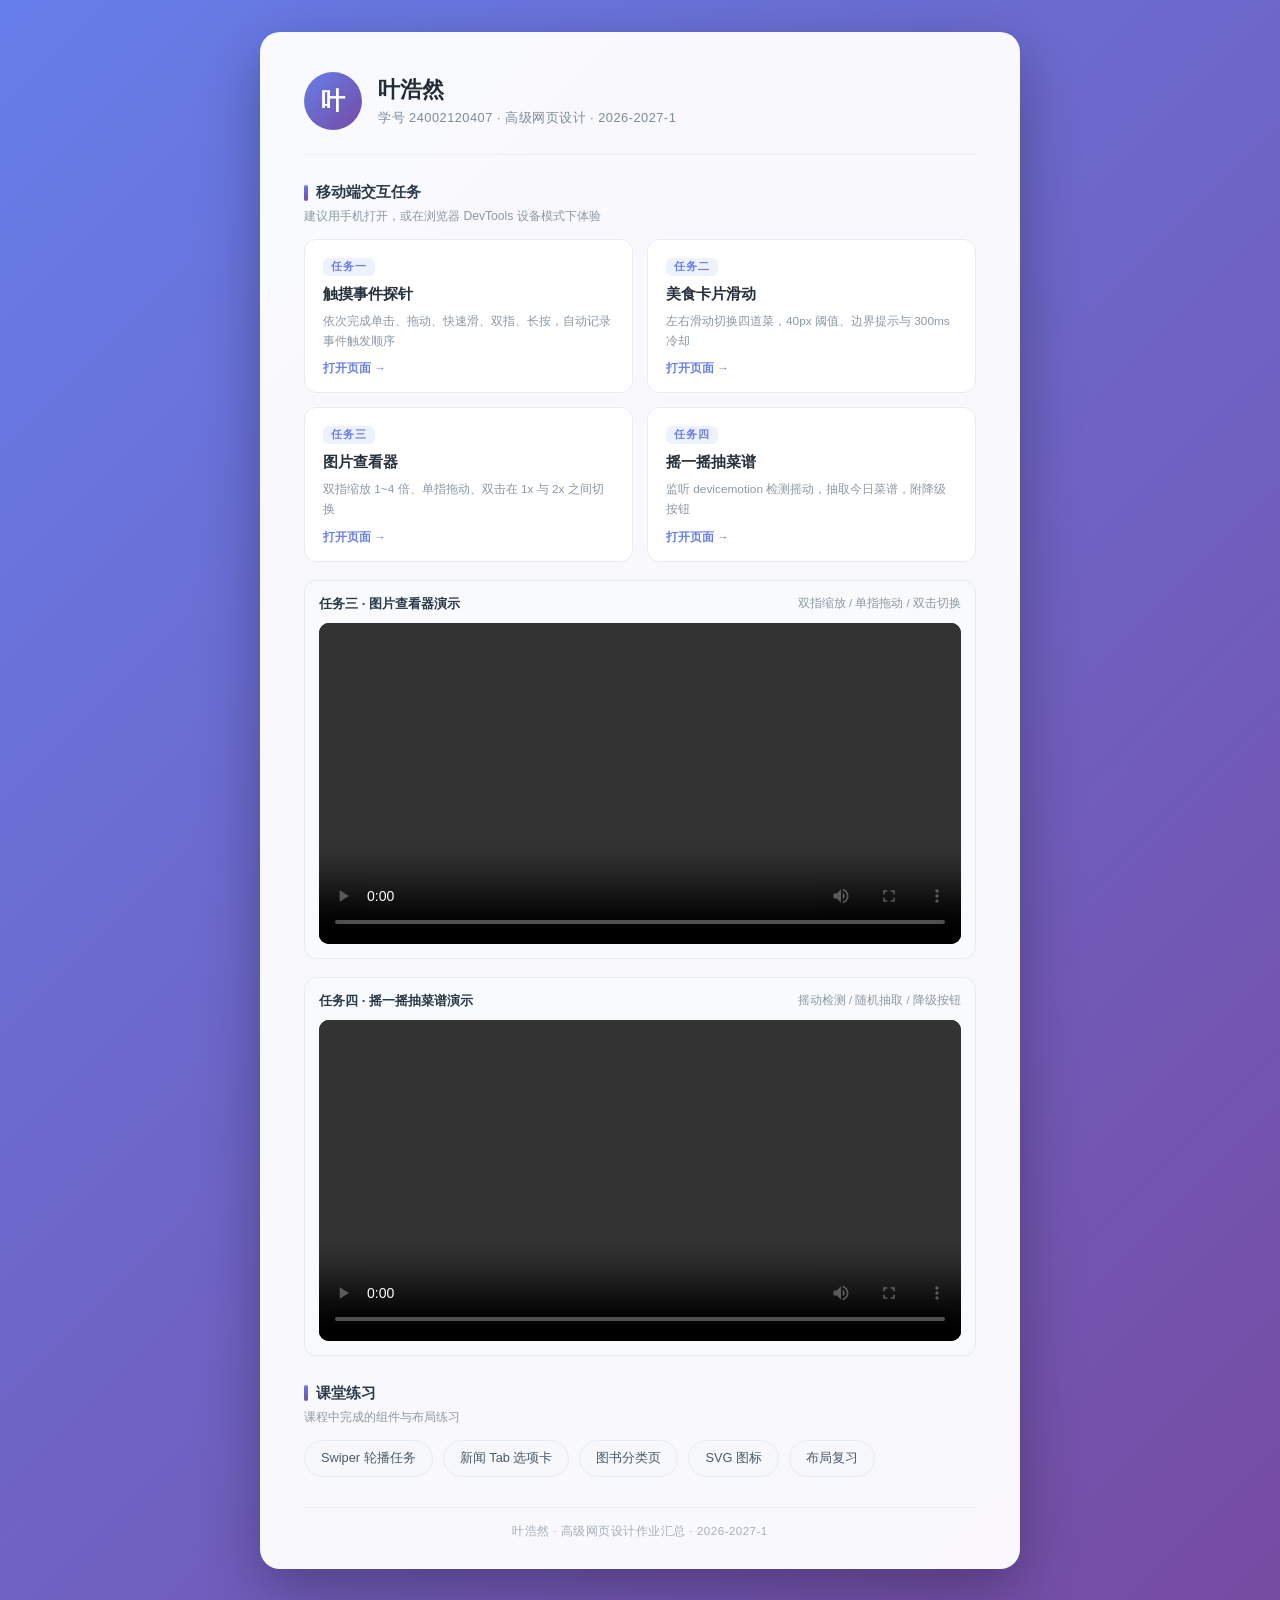
==== commit 762f3ba0: "Add task 3 and task 4 demo videos to homepage" ====
--- a/index.html
+++ b/index.html
@@ -191,6 +191,41 @@
             border-color: #667eea;
         }
 
+        /* ========== 任务三演示视频 ========== */
+        .yhr_video-box {
+            margin-top: 18px;
+            padding: 14px;
+            border: 1px solid #e8ecf2;
+            border-radius: 12px;
+            background: #f9fafc;
+        }
+
+        .yhr_video-head {
+            display: flex;
+            align-items: center;
+            justify-content: space-between;
+            flex-wrap: wrap;
+            gap: 6px;
+            margin-bottom: 10px;
+            font-size: 0.82rem;
+            font-weight: 600;
+            color: #2b3a4a;
+        }
+
+        .yhr_video-head span {
+            font-size: 0.72rem;
+            font-weight: 400;
+            color: #8b98a4;
+        }
+
+        .yhr_video {
+            display: block;
+            width: 100%;
+            max-height: 420px;
+            border-radius: 10px;
+            background: #000;
+        }
+
         /* ========== 页脚 ========== */
         .yhr_footer {
             margin-top: 30px;
@@ -269,6 +304,24 @@
                     <p class="yhr_arrow">打开页面 →</p>
                 </a>
             </div>
+
+            <!-- 任务三演示视频 -->
+            <div class="yhr_video-box">
+                <div class="yhr_video-head">
+                    任务三 · 图片查看器演示
+                    <span>双指缩放 / 单指拖动 / 双击切换</span>
+                </div>
+                <video class="yhr_video" src="videos/mobile-zoom-demo.mp4" controls playsinline webkit-playsinline preload="metadata"></video>
+            </div>
+
+            <!-- 任务四演示视频 -->
+            <div class="yhr_video-box">
+                <div class="yhr_video-head">
+                    任务四 · 摇一摇抽菜谱演示
+                    <span>摇动检测 / 随机抽取 / 降级按钮</span>
+                </div>
+                <video class="yhr_video" src="videos/mobile-sensor-demo.mp4" controls playsinline webkit-playsinline preload="metadata"></video>
+            </div>
         </section>
 
         <!-- 课堂练习 -->
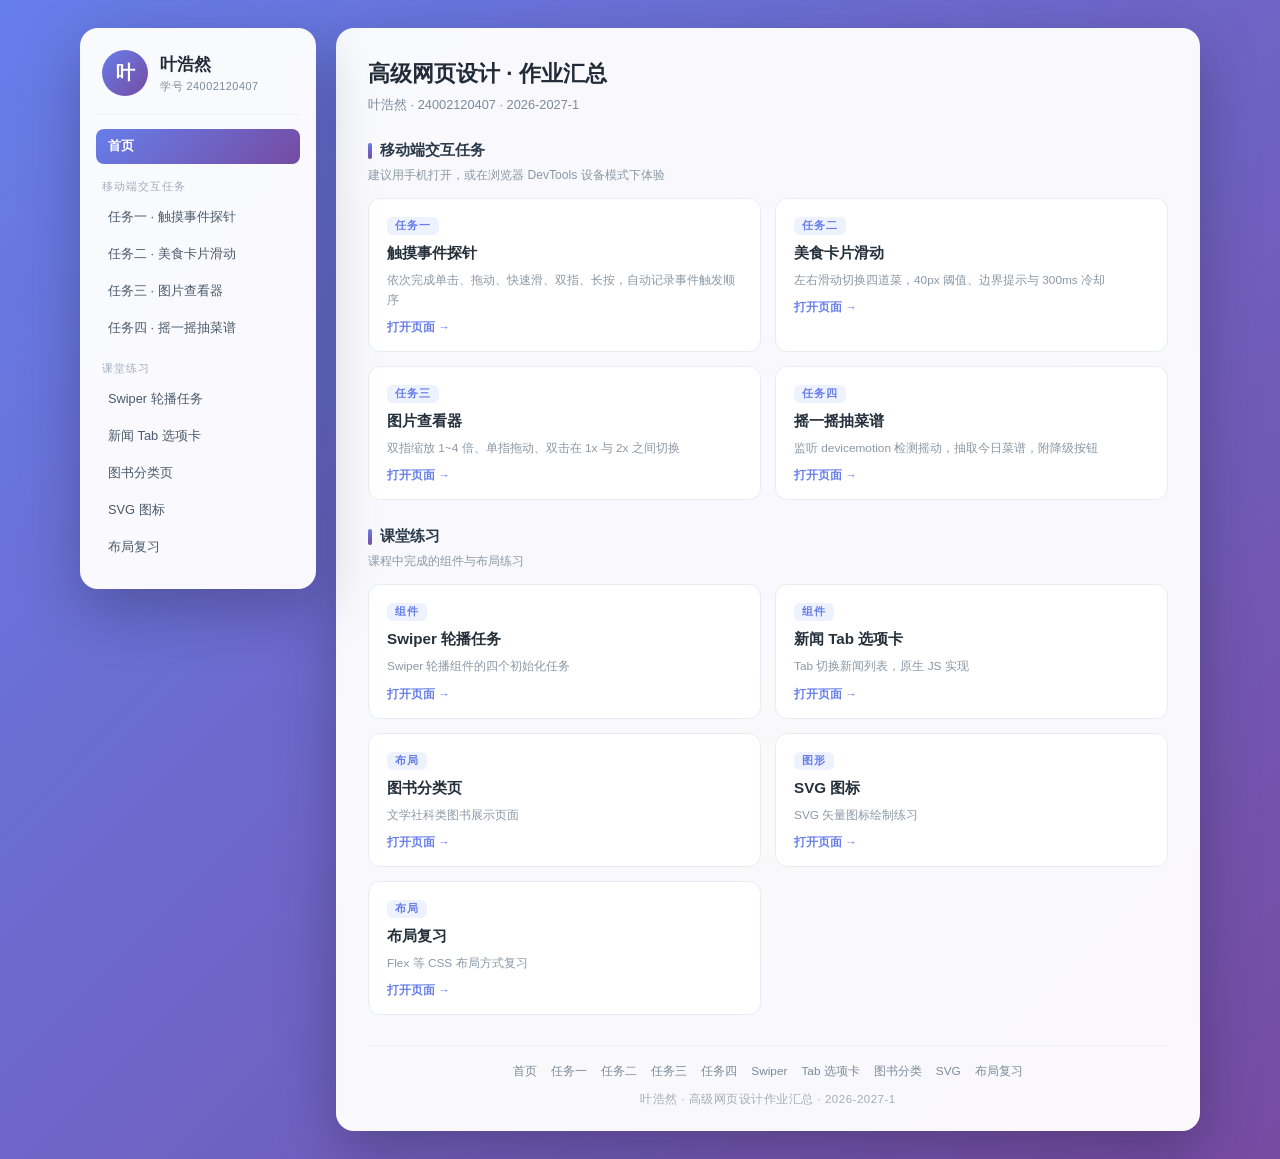
==== commit 5ba0ef62: "Rewrite AGENTS.md for actual project, add homepage sidebar entries, move demo videos into task pages" ====
--- a/index.html
+++ b/index.html
@@ -4,9 +4,9 @@
  * 文件名称：index.html
  * 作    者：叶浩然
  * 学    号：24002120407
- * 建立时间：2026-11-18
+ * 建立时间：2026-11-19
  * 大模型：Trae
- * 功能名称：个人作业首页（汇总移动端交互任务与课堂练习页面入口）
+ * 功能名称：个人作业唯一首页（侧边栏 course-list + 模块卡片 module-card + 页脚 footer-links 三处入口）
  * =========================================================
 -->
 <html lang="zh-CN">
@@ -24,72 +24,137 @@
 
         body {
             min-height: 100vh;
-            display: flex;
-            align-items: center;
-            justify-content: center;
-            padding: 32px 16px;
+            padding: 28px 16px;
             background: linear-gradient(135deg, #667eea 0%, #764ba2 100%);
             font-family: -apple-system, "PingFang SC", "Microsoft YaHei", "Helvetica Neue", sans-serif;
             color: #333;
         }
 
-        /* ========== 主卡片 ========== */
-        .yhr_card {
-            width: 100%;
-            max-width: 760px;
+        /* ========== 整体布局：侧边栏 + 主内容 ========== */
+        .yhr_layout {
+            max-width: 1120px;
+            margin: 0 auto;
+            display: flex;
+            gap: 20px;
+            align-items: flex-start;
+        }
+
+        /* ========== 侧边栏 ========== */
+        .yhr_sidebar {
+            width: 236px;
+            flex: 0 0 236px;
+            position: sticky;
+            top: 28px;
             background: rgba(255, 255, 255, 0.96);
-            border-radius: 20px;
-            box-shadow: 0 20px 60px rgba(0, 0, 0, 0.3);
-            padding: 40px 44px 30px;
-        }
-
-        /* ========== 头部个人信息 ========== */
-        .yhr_profile {
+            border-radius: 18px;
+            box-shadow: 0 20px 60px rgba(0, 0, 0, 0.25);
+            padding: 22px 16px;
+        }
+
+        .yhr_brand {
             display: flex;
             align-items: center;
-            gap: 16px;
-            padding-bottom: 24px;
+            gap: 12px;
+            padding: 0 6px 18px;
             border-bottom: 1px solid #eef0f4;
         }
 
         .yhr_avatar {
-            width: 58px;
-            height: 58px;
-            flex: 0 0 58px;
+            width: 46px;
+            height: 46px;
+            flex: 0 0 46px;
             border-radius: 50%;
             background: linear-gradient(135deg, #667eea, #764ba2);
             color: #fff;
-            font-size: 1.5rem;
+            font-size: 1.2rem;
             font-weight: 700;
             display: flex;
             align-items: center;
             justify-content: center;
-            letter-spacing: 1px;
         }
 
         .yhr_name {
-            font-size: 1.35rem;
+            font-size: 1.05rem;
             font-weight: 700;
             color: #222c38;
         }
 
         .yhr_meta {
-            margin-top: 6px;
+            margin-top: 4px;
+            font-size: 0.68rem;
+            color: #7c8b98;
+            letter-spacing: 0.5px;
+        }
+
+        /* 侧边栏课程列表：首页入口之一 */
+        .course-list {
+            list-style: none;
+            margin-top: 14px;
+        }
+
+        .course-list .yhr_group {
+            margin: 16px 6px 6px;
+            font-size: 0.66rem;
+            color: #a3aeba;
+            letter-spacing: 1px;
+        }
+
+        .course-list a {
+            display: block;
+            padding: 9px 12px;
+            margin-bottom: 2px;
+            border-radius: 8px;
+            font-size: 0.8rem;
+            color: #4a5a6a;
+            text-decoration: none;
+            transition: background 0.2s, color 0.2s;
+        }
+
+        .course-list a:hover {
+            background: #eef1fe;
+            color: #667eea;
+        }
+
+        .course-list a.yhr_active {
+            background: linear-gradient(135deg, #667eea, #764ba2);
+            color: #fff;
+            font-weight: 600;
+        }
+
+        /* ========== 主内容卡片 ========== */
+        .yhr_main {
+            flex: 1;
+            min-width: 0;
+        }
+
+        .yhr_card {
+            background: rgba(255, 255, 255, 0.96);
+            border-radius: 18px;
+            box-shadow: 0 20px 60px rgba(0, 0, 0, 0.25);
+            padding: 30px 32px 24px;
+        }
+
+        .yhr_title {
+            font-size: 1.4rem;
+            font-weight: 700;
+            color: #222c38;
+        }
+
+        .yhr_subtitle {
+            margin-top: 8px;
             font-size: 0.8rem;
             color: #7c8b98;
-            letter-spacing: 0.5px;
-        }
-
-        /* ========== 分区标题 ========== */
+        }
+
         .yhr_section {
-            margin-top: 28px;
+            margin-top: 26px;
         }
 
         .yhr_section-title {
             display: flex;
             align-items: center;
             gap: 8px;
-            font-size: 0.92rem;
+            font-size: 0.95rem;
             font-weight: 600;
             color: #2b3a4a;
         }
@@ -103,20 +168,19 @@
         }
 
         .yhr_section-desc {
-            margin-top: 6px;
-            margin-bottom: 14px;
+            margin: 6px 0 14px;
             font-size: 0.76rem;
             color: #8b98a4;
         }
 
-        /* ========== 任务卡片 ========== */
+        /* ========== 模块卡片：首页入口之二 ========== */
         .yhr_grid {
             display: grid;
             grid-template-columns: repeat(2, 1fr);
             gap: 14px;
         }
 
-        .yhr_item {
+        .module-card {
             display: block;
             padding: 16px 18px;
             border: 1px solid #e8ecf2;
@@ -127,7 +191,7 @@
             transition: transform 0.2s, box-shadow 0.2s, border-color 0.2s;
         }
 
-        .yhr_item:hover {
+        .module-card:hover {
             transform: translateY(-3px);
             border-color: #c7d0fb;
             box-shadow: 0 10px 24px rgba(102, 126, 234, 0.18);
@@ -165,180 +229,222 @@
             font-weight: 600;
         }
 
-        /* ========== 普通链接列表 ========== */
-        .yhr_list {
+        /* ========== 页脚链接：首页入口之三 ========== */
+        .yhr_footer {
+            margin-top: 30px;
+            padding-top: 18px;
+            border-top: 1px solid #eef0f4;
+            text-align: center;
+        }
+
+        .footer-links {
             display: flex;
             flex-wrap: wrap;
-            gap: 10px;
-            list-style: none;
-        }
-
-        .yhr_list a {
-            display: inline-block;
-            padding: 9px 16px;
-            font-size: 0.8rem;
-            color: #4a5a6a;
-            background: #f6f8fb;
-            border: 1px solid #e8ecf2;
-            border-radius: 20px;
+            justify-content: center;
+            gap: 6px 14px;
+            margin-bottom: 12px;
+        }
+
+        .footer-links a {
+            font-size: 0.74rem;
+            color: #7c8b98;
             text-decoration: none;
-            transition: color 0.2s, border-color 0.2s, background 0.2s;
-        }
-
-        .yhr_list a:hover {
-            color: #fff;
-            background: #667eea;
-            border-color: #667eea;
-        }
-
-        /* ========== 任务三演示视频 ========== */
-        .yhr_video-box {
-            margin-top: 18px;
-            padding: 14px;
-            border: 1px solid #e8ecf2;
-            border-radius: 12px;
-            background: #f9fafc;
-        }
-
-        .yhr_video-head {
-            display: flex;
-            align-items: center;
-            justify-content: space-between;
-            flex-wrap: wrap;
-            gap: 6px;
-            margin-bottom: 10px;
-            font-size: 0.82rem;
-            font-weight: 600;
-            color: #2b3a4a;
-        }
-
-        .yhr_video-head span {
-            font-size: 0.72rem;
-            font-weight: 400;
-            color: #8b98a4;
-        }
-
-        .yhr_video {
-            display: block;
-            width: 100%;
-            max-height: 420px;
-            border-radius: 10px;
-            background: #000;
-        }
-
-        /* ========== 页脚 ========== */
-        .yhr_footer {
-            margin-top: 30px;
-            padding-top: 16px;
-            border-top: 1px solid #eef0f4;
-            text-align: center;
+            transition: color 0.2s;
+        }
+
+        .footer-links a:hover {
+            color: #667eea;
+        }
+
+        .yhr_copy {
             font-size: 0.72rem;
             color: #a3aeba;
             letter-spacing: 0.5px;
         }
 
-        /* ========== 小屏适配 ========== */
+        /* ========== 响应式 ========== */
+        @media (max-width: 900px) {
+            .yhr_layout {
+                flex-direction: column;
+            }
+
+            .yhr_sidebar {
+                width: 100%;
+                flex: none;
+                position: static;
+            }
+
+            .course-list {
+                display: flex;
+                flex-wrap: wrap;
+                gap: 4px;
+            }
+
+            .course-list .yhr_group {
+                width: 100%;
+                margin: 10px 6px 4px;
+            }
+
+            .course-list a {
+                margin-bottom: 0;
+            }
+        }
+
         @media (max-width: 640px) {
             body {
-                align-items: flex-start;
-                padding: 18px 12px 28px;
+                padding: 16px 10px 24px;
             }
 
             .yhr_card {
-                padding: 26px 20px 22px;
-                border-radius: 16px;
+                padding: 22px 18px 18px;
             }
 
             .yhr_grid {
                 grid-template-columns: 1fr;
             }
 
-            .yhr_name {
-                font-size: 1.15rem;
+            .yhr_title {
+                font-size: 1.2rem;
             }
         }
     </style>
 </head>
 <body>
-    <main class="yhr_card">
-        <!-- 个人信息 -->
-        <header class="yhr_profile">
-            <div class="yhr_avatar">叶</div>
-            <div>
-                <h1 class="yhr_name">叶浩然</h1>
-                <p class="yhr_meta">学号 24002120407 · 高级网页设计 · 2026-2027-1</p>
+    <div class="yhr_layout">
+        <!-- 侧边栏：入口一 course-list -->
+        <aside class="yhr_sidebar">
+            <div class="yhr_brand">
+                <div class="yhr_avatar">叶</div>
+                <div>
+                    <div class="yhr_name">叶浩然</div>
+                    <p class="yhr_meta">学号 24002120407</p>
+                </div>
             </div>
-        </header>
-
-        <!-- 移动端交互任务 -->
-        <section class="yhr_section">
-            <h2 class="yhr_section-title">移动端交互任务</h2>
-            <p class="yhr_section-desc">建议用手机打开，或在浏览器 DevTools 设备模式下体验</p>
-
-            <div class="yhr_grid">
-                <a class="yhr_item" href="touch-probe.html">
-                    <span class="yhr_item-no">任务一</span>
-                    <div class="yhr_item-title">触摸事件探针</div>
-                    <p class="yhr_item-desc">依次完成单击、拖动、快速滑、双指、长按，自动记录事件触发顺序</p>
-                    <p class="yhr_arrow">打开页面 →</p>
-                </a>
-
-                <a class="yhr_item" href="mobile-gesture.html">
-                    <span class="yhr_item-no">任务二</span>
-                    <div class="yhr_item-title">美食卡片滑动</div>
-                    <p class="yhr_item-desc">左右滑动切换四道菜，40px 阈值、边界提示与 300ms 冷却</p>
-                    <p class="yhr_arrow">打开页面 →</p>
-                </a>
-
-                <a class="yhr_item" href="mobile-zoom.html">
-                    <span class="yhr_item-no">任务三</span>
-                    <div class="yhr_item-title">图片查看器</div>
-                    <p class="yhr_item-desc">双指缩放 1~4 倍、单指拖动、双击在 1x 与 2x 之间切换</p>
-                    <p class="yhr_arrow">打开页面 →</p>
-                </a>
-
-                <a class="yhr_item" href="mobile-sensor.html">
-                    <span class="yhr_item-no">任务四</span>
-                    <div class="yhr_item-title">摇一摇抽菜谱</div>
-                    <p class="yhr_item-desc">监听 devicemotion 检测摇动，抽取今日菜谱，附降级按钮</p>
-                    <p class="yhr_arrow">打开页面 →</p>
-                </a>
+            <nav>
+                <ul class="course-list">
+                    <li><a class="yhr_active" href="index.html">首页</a></li>
+                    <li class="yhr_group">移动端交互任务</li>
+                    <li><a href="touch-probe.html">任务一 · 触摸事件探针</a></li>
+                    <li><a href="mobile-gesture.html">任务二 · 美食卡片滑动</a></li>
+                    <li><a href="mobile-zoom.html">任务三 · 图片查看器</a></li>
+                    <li><a href="mobile-sensor.html">任务四 · 摇一摇抽菜谱</a></li>
+                    <li class="yhr_group">课堂练习</li>
+                    <li><a href="swiper-task.html">Swiper 轮播任务</a></li>
+                    <li><a href="tab-news.html">新闻 Tab 选项卡</a></li>
+                    <li><a href="tushuwenjian.html">图书分类页</a></li>
+                    <li><a href="svg.html">SVG 图标</a></li>
+                    <li><a href="review-flex.html">布局复习</a></li>
+                </ul>
+            </nav>
+        </aside>
+
+        <!-- 主内容 -->
+        <main class="yhr_main">
+            <div class="yhr_card">
+                <header>
+                    <h1 class="yhr_title">高级网页设计 · 作业汇总</h1>
+                    <p class="yhr_subtitle">叶浩然 · 24002120407 · 2026-2027-1</p>
+                </header>
+
+                <!-- 移动端交互任务 -->
+                <section class="yhr_section">
+                    <h2 class="yhr_section-title">移动端交互任务</h2>
+                    <p class="yhr_section-desc">建议用手机打开，或在浏览器 DevTools 设备模式下体验</p>
+
+                    <!-- 模块卡片：入口二 module-card -->
+                    <div class="yhr_grid">
+                        <a class="module-card" href="touch-probe.html">
+                            <span class="yhr_item-no">任务一</span>
+                            <div class="yhr_item-title">触摸事件探针</div>
+                            <p class="yhr_item-desc">依次完成单击、拖动、快速滑、双指、长按，自动记录事件触发顺序</p>
+                            <p class="yhr_arrow">打开页面 →</p>
+                        </a>
+
+                        <a class="module-card" href="mobile-gesture.html">
+                            <span class="yhr_item-no">任务二</span>
+                            <div class="yhr_item-title">美食卡片滑动</div>
+                            <p class="yhr_item-desc">左右滑动切换四道菜，40px 阈值、边界提示与 300ms 冷却</p>
+                            <p class="yhr_arrow">打开页面 →</p>
+                        </a>
+
+                        <a class="module-card" href="mobile-zoom.html">
+                            <span class="yhr_item-no">任务三</span>
+                            <div class="yhr_item-title">图片查看器</div>
+                            <p class="yhr_item-desc">双指缩放 1~4 倍、单指拖动、双击在 1x 与 2x 之间切换</p>
+                            <p class="yhr_arrow">打开页面 →</p>
+                        </a>
+
+                        <a class="module-card" href="mobile-sensor.html">
+                            <span class="yhr_item-no">任务四</span>
+                            <div class="yhr_item-title">摇一摇抽菜谱</div>
+                            <p class="yhr_item-desc">监听 devicemotion 检测摇动，抽取今日菜谱，附降级按钮</p>
+                            <p class="yhr_arrow">打开页面 →</p>
+                        </a>
+                    </div>
+
+                </section>
+
+                <!-- 课堂练习 -->
+                <section class="yhr_section">
+                    <h2 class="yhr_section-title">课堂练习</h2>
+                    <p class="yhr_section-desc">课程中完成的组件与布局练习</p>
+
+                    <div class="yhr_grid">
+                        <a class="module-card" href="swiper-task.html">
+                            <span class="yhr_item-no">组件</span>
+                            <div class="yhr_item-title">Swiper 轮播任务</div>
+                            <p class="yhr_item-desc">Swiper 轮播组件的四个初始化任务</p>
+                            <p class="yhr_arrow">打开页面 →</p>
+                        </a>
+
+                        <a class="module-card" href="tab-news.html">
+                            <span class="yhr_item-no">组件</span>
+                            <div class="yhr_item-title">新闻 Tab 选项卡</div>
+                            <p class="yhr_item-desc">Tab 切换新闻列表，原生 JS 实现</p>
+                            <p class="yhr_arrow">打开页面 →</p>
+                        </a>
+
+                        <a class="module-card" href="tushuwenjian.html">
+                            <span class="yhr_item-no">布局</span>
+                            <div class="yhr_item-title">图书分类页</div>
+                            <p class="yhr_item-desc">文学社科类图书展示页面</p>
+                            <p class="yhr_arrow">打开页面 →</p>
+                        </a>
+
+                        <a class="module-card" href="svg.html">
+                            <span class="yhr_item-no">图形</span>
+                            <div class="yhr_item-title">SVG 图标</div>
+                            <p class="yhr_item-desc">SVG 矢量图标绘制练习</p>
+                            <p class="yhr_arrow">打开页面 →</p>
+                        </a>
+
+                        <a class="module-card" href="review-flex.html">
+                            <span class="yhr_item-no">布局</span>
+                            <div class="yhr_item-title">布局复习</div>
+                            <p class="yhr_item-desc">Flex 等 CSS 布局方式复习</p>
+                            <p class="yhr_arrow">打开页面 →</p>
+                        </a>
+                    </div>
+                </section>
+
+                <!-- 页脚：入口三 footer-links -->
+                <footer class="yhr_footer">
+                    <nav class="footer-links">
+                        <a href="index.html">首页</a>
+                        <a href="touch-probe.html">任务一</a>
+                        <a href="mobile-gesture.html">任务二</a>
+                        <a href="mobile-zoom.html">任务三</a>
+                        <a href="mobile-sensor.html">任务四</a>
+                        <a href="swiper-task.html">Swiper</a>
+                        <a href="tab-news.html">Tab 选项卡</a>
+                        <a href="tushuwenjian.html">图书分类</a>
+                        <a href="svg.html">SVG</a>
+                        <a href="review-flex.html">布局复习</a>
+                    </nav>
+                    <p class="yhr_copy">叶浩然 · 高级网页设计作业汇总 · 2026-2027-1</p>
+                </footer>
             </div>
-
-            <!-- 任务三演示视频 -->
-            <div class="yhr_video-box">
-                <div class="yhr_video-head">
-                    任务三 · 图片查看器演示
-                    <span>双指缩放 / 单指拖动 / 双击切换</span>
-                </div>
-                <video class="yhr_video" src="videos/mobile-zoom-demo.mp4" controls playsinline webkit-playsinline preload="metadata"></video>
-            </div>
-
-            <!-- 任务四演示视频 -->
-            <div class="yhr_video-box">
-                <div class="yhr_video-head">
-                    任务四 · 摇一摇抽菜谱演示
-                    <span>摇动检测 / 随机抽取 / 降级按钮</span>
-                </div>
-                <video class="yhr_video" src="videos/mobile-sensor-demo.mp4" controls playsinline webkit-playsinline preload="metadata"></video>
-            </div>
-        </section>
-
-        <!-- 课堂练习 -->
-        <section class="yhr_section">
-            <h2 class="yhr_section-title">课堂练习</h2>
-            <p class="yhr_section-desc">课程中完成的组件与布局练习</p>
-
-            <ul class="yhr_list">
-                <li><a href="swiper-task.html">Swiper 轮播任务</a></li>
-                <li><a href="tab-news.html">新闻 Tab 选项卡</a></li>
-                <li><a href="tushuwenjian.html">图书分类页</a></li>
-                <li><a href="svg.html">SVG 图标</a></li>
-                <li><a href="review-flex.html">布局复习</a></li>
-            </ul>
-        </section>
-
-        <footer class="yhr_footer">叶浩然 · 高级网页设计作业汇总 · 2026-2027-1</footer>
-    </main>
+        </main>
+    </div>
 </body>
 </html>
